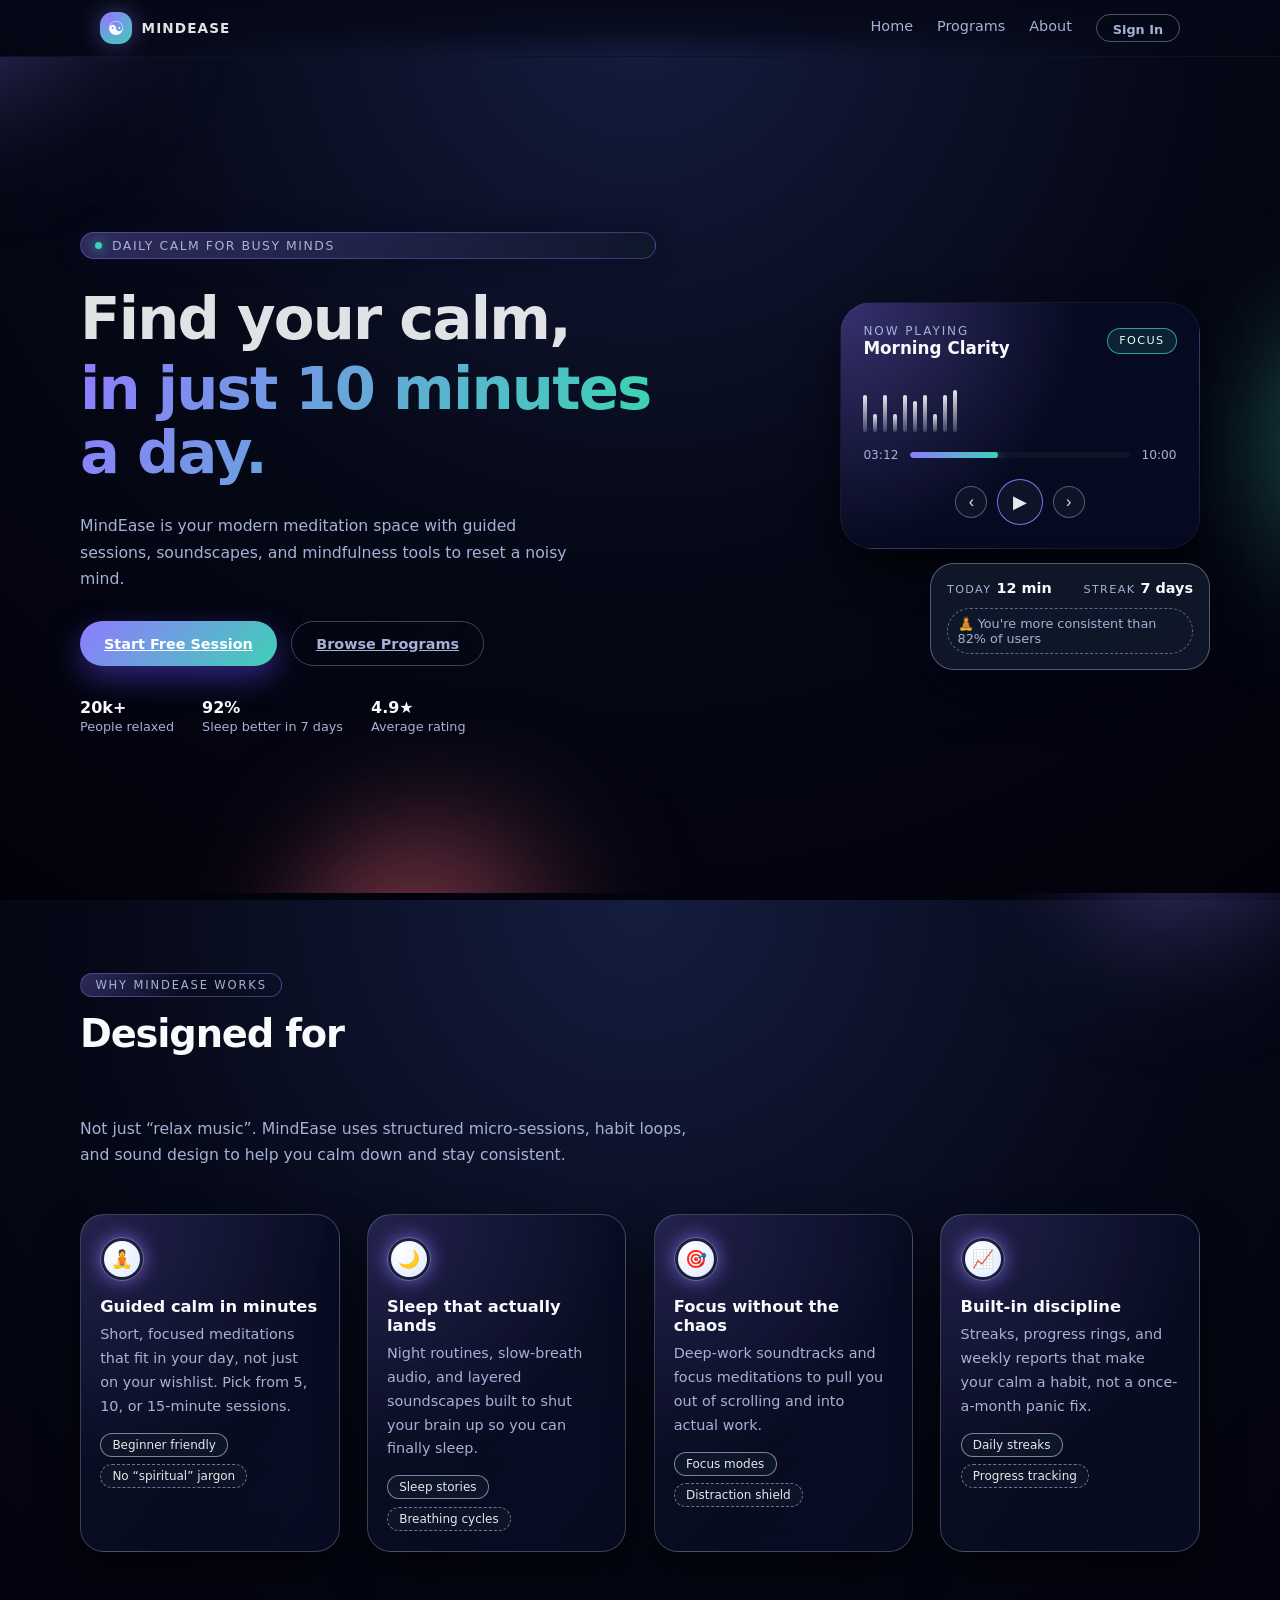
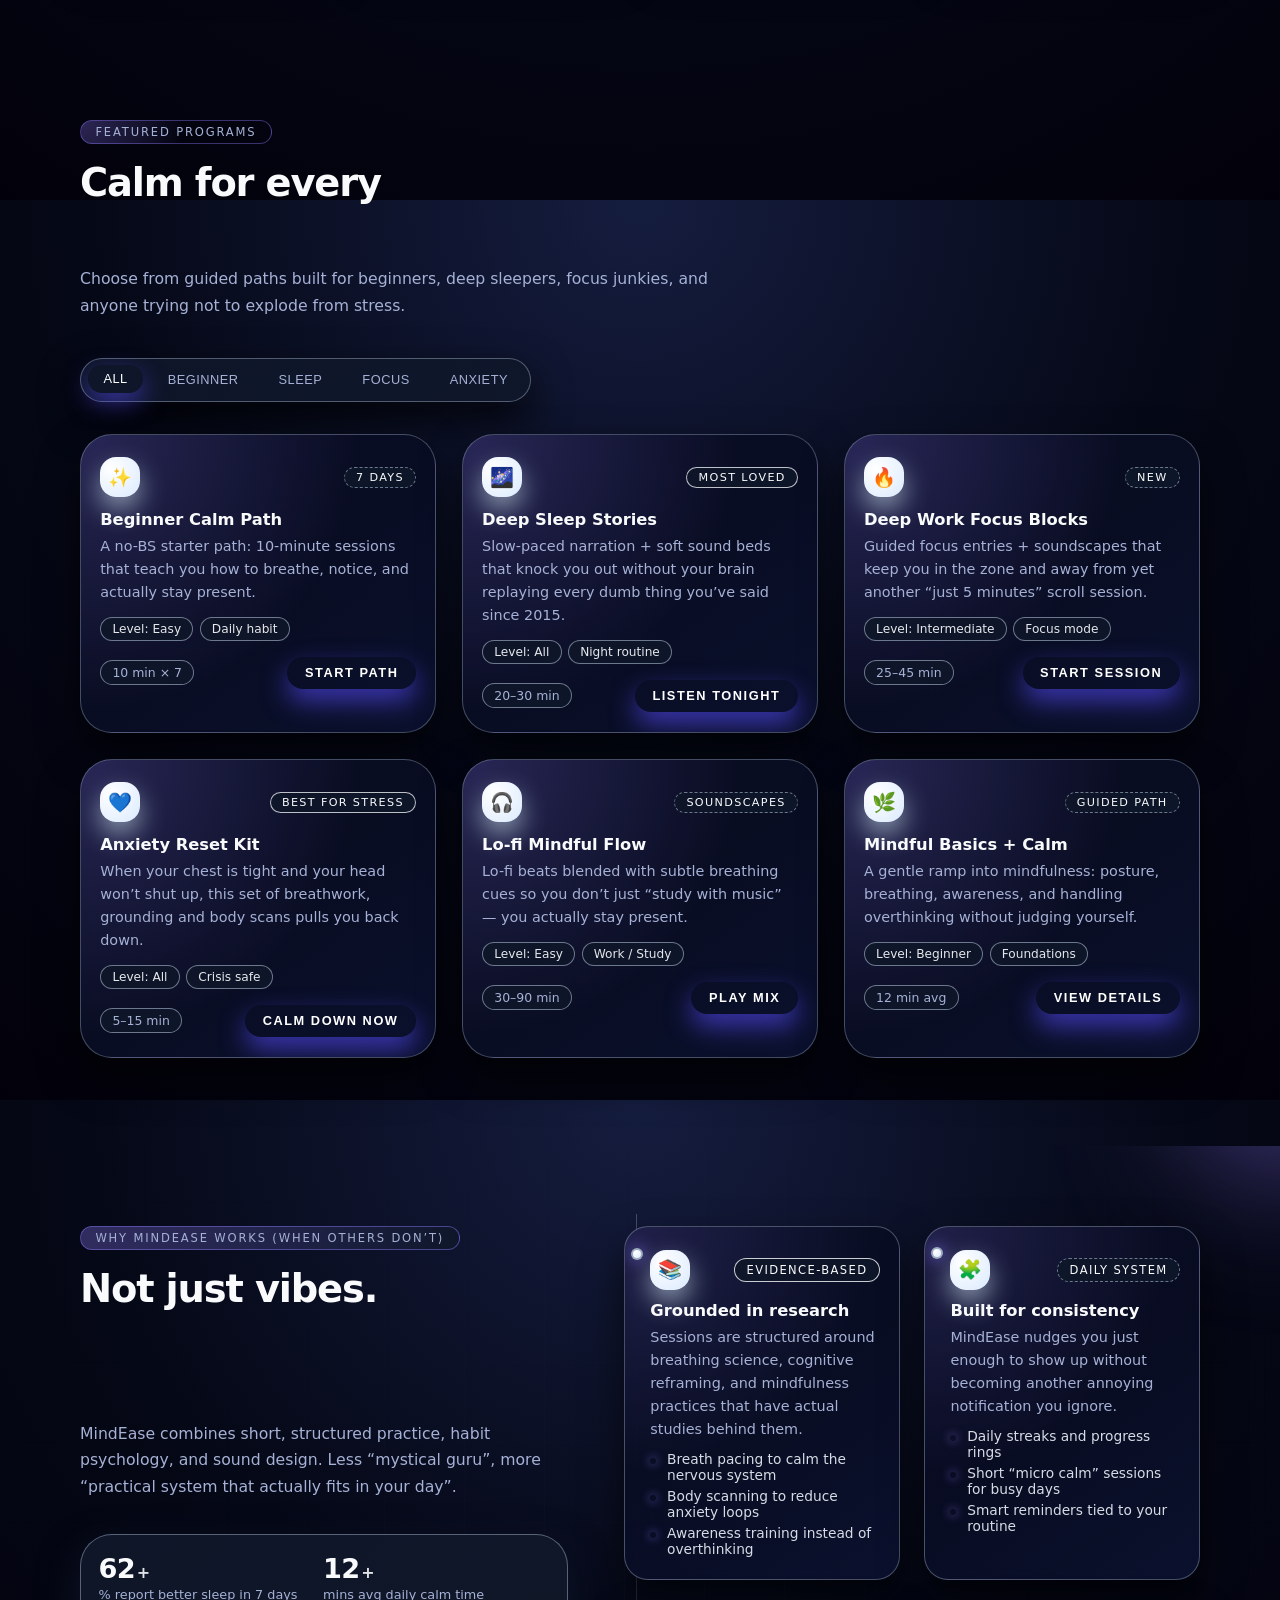
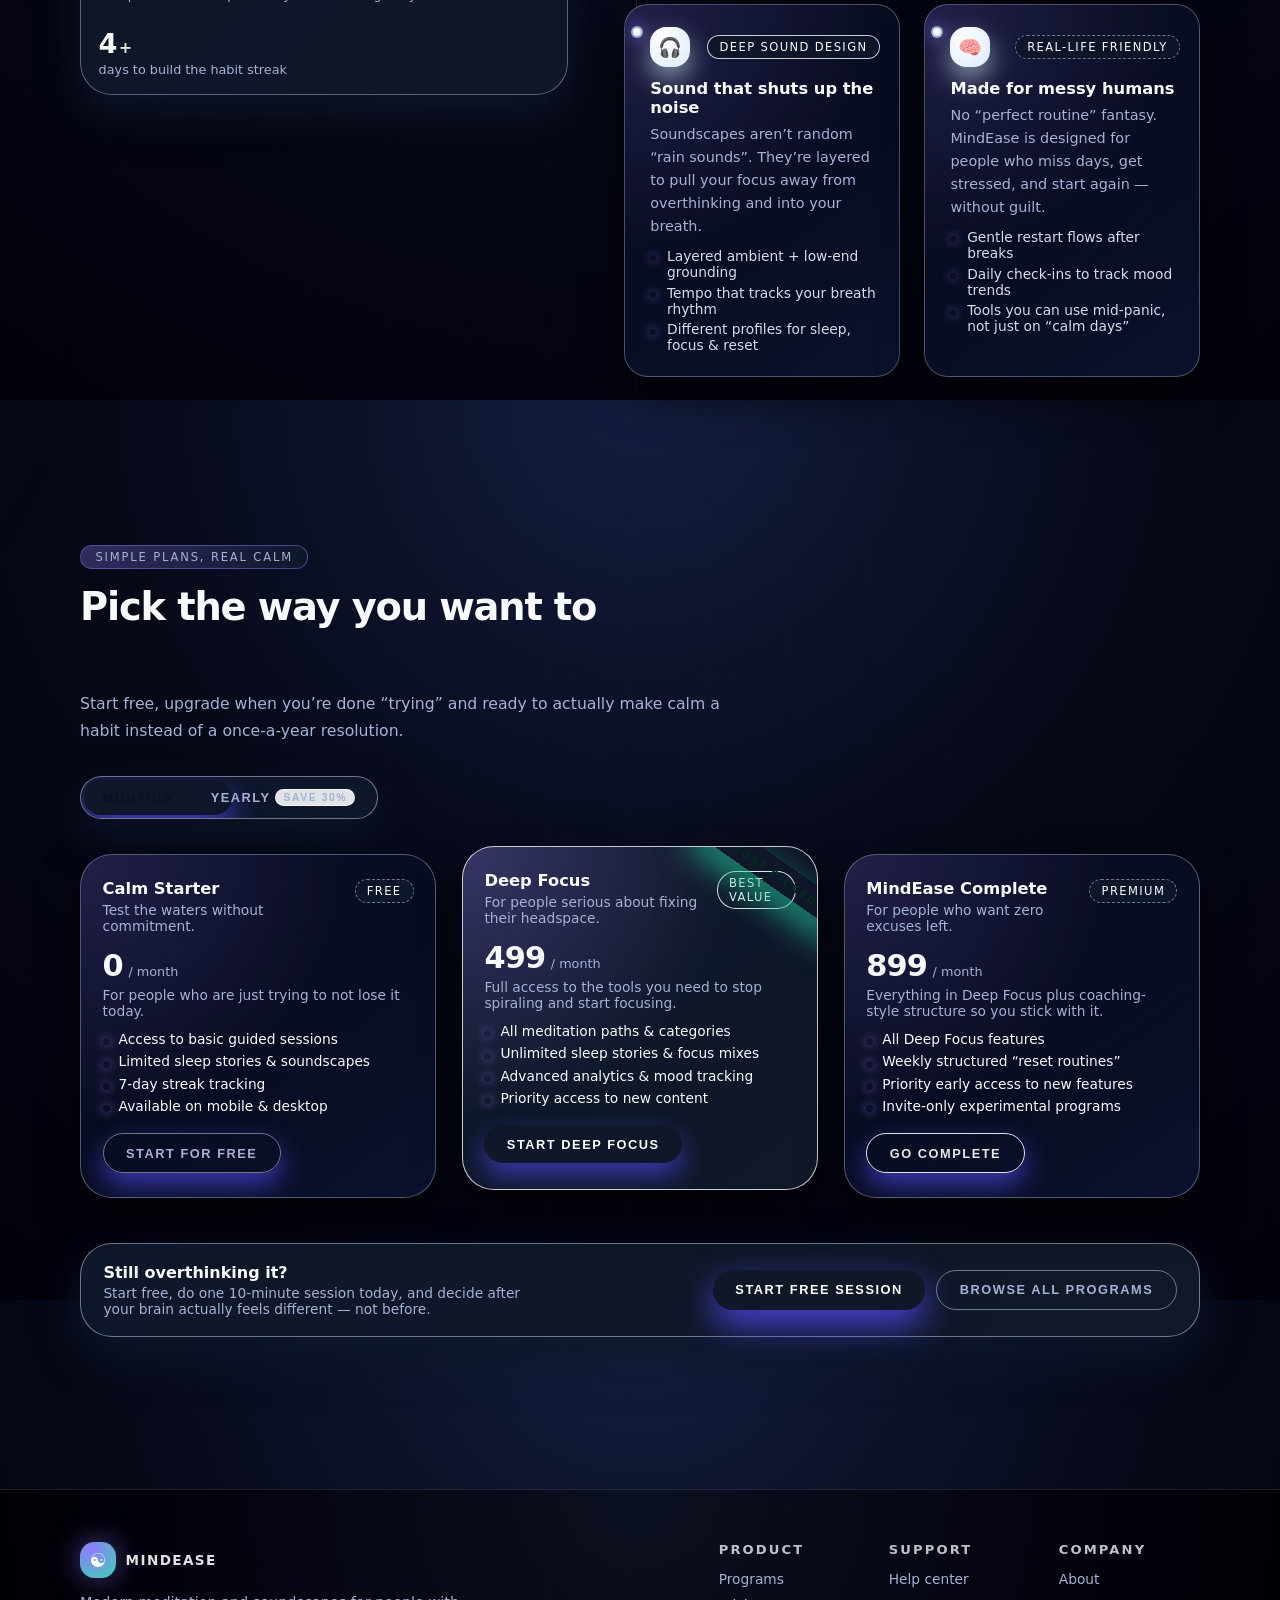
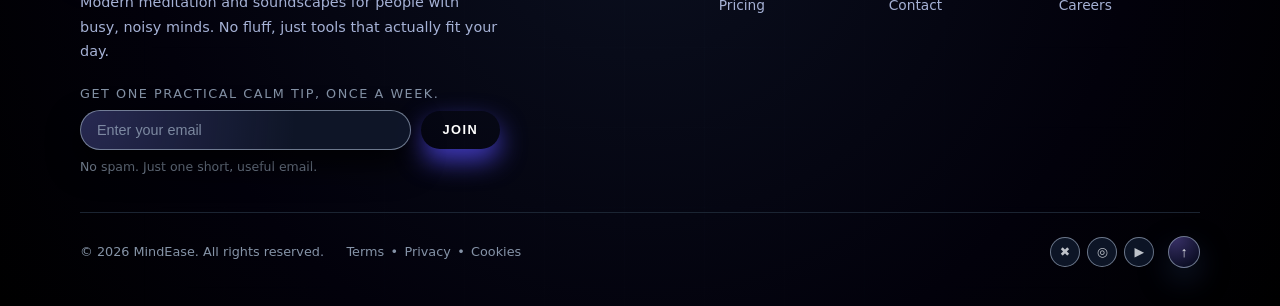
==== Frontend/index.html @ ee3304ce "add files" ====
<!DOCTYPE html>
<html lang="en">

<head>
    <meta charset="UTF-8" />
    <meta name="viewport" content="width=device-width, initial-scale=1.0" />
    <title>MINDEASE – Find Your Calm</title>
    <link rel="stylesheet" href="/Frontend/css/style.css" />
</head>

<body>
    <header class="me-header">
        <div class="me-header-inner">
            <a href="#" class="me-logo">
                <span class="me-logo-icon">☯</span>
                <span class="me-logo-text">MindEase</span>
            </a>

            <button class="me-nav-toggle" id="navToggle" aria-label="Toggle navigation">
                <span></span>
                <span></span>
            </button>

            <nav class="me-nav" id="mainNav">
                <a href="#home">Home</a>
                <a href="#programs">Programs</a>
                <a href="#about">About</a>
                <a href="/Frontend/Auth/login.html" class="me-btn me-btn-small me-btn-outline">
                    Sign In
                </a>

            </nav>
        </div>
    </header>

    <main>
        <section class="me-hero" id="home">
            <div class="me-hero-bg">
                <div class="me-blob me-blob-1"></div>
                <div class="me-blob me-blob-2"></div>
                <div class="me-blob me-blob-3"></div>
            </div>

            <div class="me-hero-inner">
                <!-- LEFT COLUMN -->
                <div class="me-hero-content">
                    <div class="me-eyebrow">
                        <span class="me-dot"></span>
                        <span>Daily calm for busy minds</span>
                    </div>

                    <h1 class="me-hero-title">
                        <span>Find your calm,</span>
                        <span class="me-gradient-text">in just 10 minutes a day.</span>
                    </h1>

                    <p class="me-hero-subtitle">
                        MindEase is your modern meditation space with guided sessions, soundscapes,
                        and mindfulness tools to reset a noisy mind.
                    </p>

                    <div class="me-hero-actions">
                        <a href="/Frontend/html/free-seccion.html" class="me-btn me-btn-primary">
                            Start Free Session
                        </a>

                        <a href="/Frontend/html/programs.html" class="me-btn me-btn-ghost">
                            Browse Programs
                        </a>

                    </div>

                    <div class="me-hero-meta">
                        <div class="me-meta-item">
                            <span class="me-meta-value">20k+</span>
                            <span class="me-meta-label">People relaxed</span>
                        </div>
                        <div class="me-meta-item">
                            <span class="me-meta-value">92%</span>
                            <span class="me-meta-label">Sleep better in 7 days</span>
                        </div>
                        <div class="me-meta-item">
                            <span class="me-meta-value">4.9★</span>
                            <span class="me-meta-label">Average rating</span>
                        </div>
                    </div>
                </div>

                <!-- RIGHT COLUMN -->
                <div class="me-hero-visual">
                    <div class="me-session-card">
                        <div class="me-session-header">
                            <div>
                                <p class="me-session-label">Now Playing</p>
                                <p class="me-session-title">Morning Clarity</p>
                            </div>
                            <span class="me-session-badge">Focus</span>
                        </div>

                        <div class="me-session-wave">
                            <span></span><span></span><span></span><span></span><span></span>
                            <span></span><span></span><span></span><span></span><span></span>
                        </div>

                        <div class="me-session-timeline">
                            <span class="me-session-time">03:12</span>
                            <div class="me-progress-bar">
                                <div class="me-progress-fill"></div>
                            </div>
                            <span class="me-session-time">10:00</span>
                        </div>

                        <div class="me-session-controls">
                            <button class="me-circle-btn me-circle-btn-sm" aria-label="Previous session">
                                ‹
                            </button>
                            <button class="me-circle-btn me-circle-btn-lg" aria-label="Play/Pause">
                                ▶
                            </button>
                            <button class="me-circle-btn me-circle-btn-sm" aria-label="Next session">
                                ›
                            </button>
                        </div>
                    </div>

                    <div class="me-stats-card">
                        <div class="me-stats-row">
                            <div class="me-stat">
                                <span class="me-stat-label">Today</span>
                                <span class="me-stat-value">12 min</span>
                            </div>
                            <div class="me-stat">
                                <span class="me-stat-label">Streak</span>
                                <span class="me-stat-value">7 days</span>
                            </div>
                        </div>
                        <div class="me-stats-pill">
                            🧘 You're more consistent than 82% of users
                        </div>
                    </div>
                </div>
            </div>
        </section>

        <section class="me-benefits" id="benefits">
            <div class="me-benefits-bg">
                <div class="me-benefit-blob me-benefit-blob-1"></div>
                <div class="me-benefit-blob me-benefit-blob-2"></div>
            </div>

            <div class="me-benefits-inner">
                <header class="me-benefits-header">
                    <p class="me-benefits-eyebrow">Why MindEase works</p>
                    <h2 class="me-benefits-title">
                        Designed for <span class="me-benefits-gradient">busy, noisy minds</span>
                    </h2>
                    <p class="me-benefits-subtitle">
                        Not just “relax music”. MindEase uses structured micro-sessions, habit loops,
                        and sound design to help you calm down and stay consistent.
                    </p>
                </header>

                <div class="me-benefits-grid">
                    <!-- CARD 1 -->
                    <article class="me-benefit-card" data-benefit>
                        <div class="me-benefit-icon-wrap">
                            <div class="me-benefit-icon-ring"></div>
                            <span class="me-benefit-icon">🧘</span>
                        </div>
                        <h3 class="me-benefit-card-title">Guided calm in minutes</h3>
                        <p class="me-benefit-card-text">
                            Short, focused meditations that fit in your day, not just on your wishlist.
                            Pick from 5, 10, or 15-minute sessions.
                        </p>
                        <div class="me-benefit-meta">
                            <span class="me-benefit-pill">Beginner friendly</span>
                            <span class="me-benefit-pill me-benefit-pill-soft">No “spiritual” jargon</span>
                        </div>
                    </article>

                    <!-- CARD 2 -->
                    <article class="me-benefit-card" data-benefit>
                        <div class="me-benefit-icon-wrap">
                            <div class="me-benefit-icon-ring"></div>
                            <span class="me-benefit-icon">🌙</span>
                        </div>
                        <h3 class="me-benefit-card-title">Sleep that actually lands</h3>
                        <p class="me-benefit-card-text">
                            Night routines, slow-breath audio, and layered soundscapes built to shut
                            your brain up so you can finally sleep.
                        </p>
                        <div class="me-benefit-meta">
                            <span class="me-benefit-pill">Sleep stories</span>
                            <span class="me-benefit-pill me-benefit-pill-soft">Breathing cycles</span>
                        </div>
                    </article>

                    <!-- CARD 3 -->
                    <article class="me-benefit-card" data-benefit>
                        <div class="me-benefit-icon-wrap">
                            <div class="me-benefit-icon-ring"></div>
                            <span class="me-benefit-icon">🎯</span>
                        </div>
                        <h3 class="me-benefit-card-title">Focus without the chaos</h3>
                        <p class="me-benefit-card-text">
                            Deep-work soundtracks and focus meditations to pull you out of scrolling
                            and into actual work.
                        </p>
                        <div class="me-benefit-meta">
                            <span class="me-benefit-pill">Focus modes</span>
                            <span class="me-benefit-pill me-benefit-pill-soft">Distraction shield</span>
                        </div>
                    </article>

                    <!-- CARD 4 -->
                    <article class="me-benefit-card" data-benefit>
                        <div class="me-benefit-icon-wrap">
                            <div class="me-benefit-icon-ring"></div>
                            <span class="me-benefit-icon">📈</span>
                        </div>
                        <h3 class="me-benefit-card-title">Built-in discipline</h3>
                        <p class="me-benefit-card-text">
                            Streaks, progress rings, and weekly reports that make your calm a habit,
                            not a once-a-month panic fix.
                        </p>
                        <div class="me-benefit-meta">
                            <span class="me-benefit-pill">Daily streaks</span>
                            <span class="me-benefit-pill me-benefit-pill-soft">Progress tracking</span>
                        </div>
                    </article>
                </div>
            </div>
        </section>

        <!-- Featured Programs / Categories Section -->
        <section class="me-programs" id="programs">
            <div class="me-programs-bg">
                <div class="me-program-blob me-program-blob-1"></div>
                <div class="me-program-blob me-program-blob-2"></div>
            </div>

            <div class="me-programs-inner">
                <!-- Header -->
                <header class="me-programs-header">
                    <p class="me-programs-eyebrow">Featured Programs</p>
                    <h2 class="me-programs-title">
                        Calm for every <span class="me-programs-gradient">phase of your day</span>
                    </h2>
                    <p class="me-programs-subtitle">
                        Choose from guided paths built for beginners, deep sleepers, focus junkies,
                        and anyone trying not to explode from stress.
                    </p>
                </header>

                <!-- Category Tabs -->
                <div class="me-programs-tabs" role="tablist">
                    <button class="me-program-tab is-active" data-filter="all" role="tab">
                        All
                    </button>
                    <button class="me-program-tab" data-filter="beginner" role="tab">
                        Beginner
                    </button>
                    <button class="me-program-tab" data-filter="sleep" role="tab">
                        Sleep
                    </button>
                    <button class="me-program-tab" data-filter="focus" role="tab">
                        Focus
                    </button>
                    <button class="me-program-tab" data-filter="anxiety" role="tab">
                        Anxiety
                    </button>
                </div>

                <!-- Programs Grid -->
                <div class="me-programs-grid">
                    <!-- Card 1 -->
                    <article class="me-program-card" data-program data-category="beginner">
                        <div class="me-program-top">
                            <div class="me-program-icon-wrap">
                                <span class="me-program-icon">✨</span>
                            </div>
                            <span class="me-program-tag me-program-tag-soft">7 days</span>
                        </div>

                        <h3 class="me-program-name">Beginner Calm Path</h3>
                        <p class="me-program-desc">
                            A no-BS starter path: 10-minute sessions that teach you how to breathe,
                            notice, and actually stay present.
                        </p>

                        <div class="me-program-meta">
                            <span class="me-program-pill">Level: Easy</span>
                            <span class="me-program-pill">Daily habit</span>
                        </div>

                        <div class="me-program-footer">
                            <span class="me-program-badge">10 min × 7</span>
                            <button class="me-program-cta" data-cta>
                                Start Path
                            </button>
                        </div>
                    </article>

                    <!-- Card 2 -->
                    <article class="me-program-card" data-program data-category="sleep">
                        <div class="me-program-top">
                            <div class="me-program-icon-wrap">
                                <span class="me-program-icon">🌌</span>
                            </div>
                            <span class="me-program-tag">Most loved</span>
                        </div>

                        <h3 class="me-program-name">Deep Sleep Stories</h3>
                        <p class="me-program-desc">
                            Slow-paced narration + soft sound beds that knock you out without your
                            brain replaying every dumb thing you’ve said since 2015.
                        </p>

                        <div class="me-program-meta">
                            <span class="me-program-pill">Level: All</span>
                            <span class="me-program-pill">Night routine</span>
                        </div>

                        <div class="me-program-footer">
                            <span class="me-program-badge">20–30 min</span>
                            <button class="me-program-cta" data-cta>
                                Listen Tonight
                            </button>
                        </div>
                    </article>

                    <!-- Card 3 -->
                    <article class="me-program-card" data-program data-category="focus">
                        <div class="me-program-top">
                            <div class="me-program-icon-wrap">
                                <span class="me-program-icon">🔥</span>
                            </div>
                            <span class="me-program-tag me-program-tag-soft">New</span>
                        </div>

                        <h3 class="me-program-name">Deep Work Focus Blocks</h3>
                        <p class="me-program-desc">
                            Guided focus entries + soundscapes that keep you in the zone and away from
                            yet another “just 5 minutes” scroll session.
                        </p>

                        <div class="me-program-meta">
                            <span class="me-program-pill">Level: Intermediate</span>
                            <span class="me-program-pill">Focus mode</span>
                        </div>

                        <div class="me-program-footer">
                            <span class="me-program-badge">25–45 min</span>
                            <button class="me-program-cta" data-cta>
                                Start Session
                            </button>
                        </div>
                    </article>

                    <!-- Card 4 -->
                    <article class="me-program-card" data-program data-category="anxiety">
                        <div class="me-program-top">
                            <div class="me-program-icon-wrap">
                                <span class="me-program-icon">💙</span>
                            </div>
                            <span class="me-program-tag">Best for stress</span>
                        </div>

                        <h3 class="me-program-name">Anxiety Reset Kit</h3>
                        <p class="me-program-desc">
                            When your chest is tight and your head won’t shut up, this set of
                            breathwork, grounding and body scans pulls you back down.
                        </p>

                        <div class="me-program-meta">
                            <span class="me-program-pill">Level: All</span>
                            <span class="me-program-pill">Crisis safe</span>
                        </div>

                        <div class="me-program-footer">
                            <span class="me-program-badge">5–15 min</span>
                            <button class="me-program-cta" data-cta>
                                Calm Down Now
                            </button>
                        </div>
                    </article>

                    <!-- Card 5 -->
                    <article class="me-program-card" data-program data-category="focus">
                        <div class="me-program-top">
                            <div class="me-program-icon-wrap">
                                <span class="me-program-icon">🎧</span>
                            </div>
                            <span class="me-program-tag me-program-tag-soft">Soundscapes</span>
                        </div>

                        <h3 class="me-program-name">Lo-fi Mindful Flow</h3>
                        <p class="me-program-desc">
                            Lo-fi beats blended with subtle breathing cues so you don’t just “study
                            with music” — you actually stay present.
                        </p>

                        <div class="me-program-meta">
                            <span class="me-program-pill">Level: Easy</span>
                            <span class="me-program-pill">Work / Study</span>
                        </div>

                        <div class="me-program-footer">
                            <span class="me-program-badge">30–90 min</span>
                            <button class="me-program-cta" data-cta>
                                Play Mix
                            </button>
                        </div>
                    </article>

                    <!-- Card 6 -->
                    <article class="me-program-card" data-program data-category="beginner anxiety">
                        <div class="me-program-top">
                            <div class="me-program-icon-wrap">
                                <span class="me-program-icon">🌿</span>
                            </div>
                            <span class="me-program-tag me-program-tag-soft">Guided path</span>
                        </div>

                        <h3 class="me-program-name">Mindful Basics + Calm</h3>
                        <p class="me-program-desc">
                            A gentle ramp into mindfulness: posture, breathing, awareness, and
                            handling overthinking without judging yourself.
                        </p>

                        <div class="me-program-meta">
                            <span class="me-program-pill">Level: Beginner</span>
                            <span class="me-program-pill">Foundations</span>
                        </div>

                        <div class="me-program-footer">
                            <span class="me-program-badge">12 min avg</span>
                            <button class="me-program-cta" data-cta>
                                View Details
                            </button>
                        </div>
                    </article>
                </div>
            </div>
        </section>

        <!-- WHY MINDEASE WORKS SECTION -->
        <section class="me-why" id="why">
            <div class="me-why-bg">
                <div class="me-why-blob me-why-blob-1"></div>
                <div class="me-why-blob me-why-blob-2"></div>
                <div class="me-why-grid-lines"></div>
            </div>

            <div class="me-why-inner">
                <!-- LEFT: TEXT + STATS -->
                <div class="me-why-main">
                    <header class="me-why-header">
                        <p class="me-why-eyebrow">Why MindEase works (when others don’t)</p>
                        <h2 class="me-why-title">
                            Not just vibes.
                            <span class="me-why-gradient">Built like a mental gym.</span>
                        </h2>
                        <p class="me-why-subtitle">
                            MindEase combines short, structured practice, habit psychology, and sound design.
                            Less “mystical guru”, more “practical system that actually fits in your day”.
                        </p>
                    </header>

                    <div class="me-why-stats">
                        <div class="me-why-stat">
                            <span class="me-why-stat-value" data-counter data-target="92">0</span>
                            <span class="me-why-stat-label">% report better sleep in 7 days</span>
                        </div>
                        <div class="me-why-stat">
                            <span class="me-why-stat-value" data-counter data-target="18">0</span>
                            <span class="me-why-stat-label">mins avg daily calm time</span>
                        </div>
                        <div class="me-why-stat">
                            <span class="me-why-stat-value" data-counter data-target="7">0</span>
                            <span class="me-why-stat-label">days to build the habit streak</span>
                        </div>
                    </div>
                </div>

                <!-- RIGHT: PILLAR CARDS -->
                <div class="me-why-grid">
                    <!-- Card 1 -->
                    <article class="me-why-card" data-why>
                        <div class="me-why-card-header">
                            <div class="me-why-icon-wrap">
                                <span class="me-why-icon">📚</span>
                            </div>
                            <span class="me-why-tag">Evidence-based</span>
                        </div>
                        <h3 class="me-why-card-title">Grounded in research</h3>
                        <p class="me-why-card-text">
                            Sessions are structured around breathing science, cognitive reframing,
                            and mindfulness practices that have actual studies behind them.
                        </p>
                        <ul class="me-why-list">
                            <li>Breath pacing to calm the nervous system</li>
                            <li>Body scanning to reduce anxiety loops</li>
                            <li>Awareness training instead of overthinking</li>
                        </ul>
                    </article>

                    <!-- Card 2 -->
                    <article class="me-why-card" data-why>
                        <div class="me-why-card-header">
                            <div class="me-why-icon-wrap">
                                <span class="me-why-icon">🧩</span>
                            </div>
                            <span class="me-why-tag me-why-tag-soft">Daily system</span>
                        </div>
                        <h3 class="me-why-card-title">Built for consistency</h3>
                        <p class="me-why-card-text">
                            MindEase nudges you just enough to show up without becoming another
                            annoying notification you ignore.
                        </p>
                        <ul class="me-why-list">
                            <li>Daily streaks and progress rings</li>
                            <li>Short “micro calm” sessions for busy days</li>
                            <li>Smart reminders tied to your routine</li>
                        </ul>
                    </article>

                    <!-- Card 3 -->
                    <article class="me-why-card" data-why>
                        <div class="me-why-card-header">
                            <div class="me-why-icon-wrap">
                                <span class="me-why-icon">🎧</span>
                            </div>
                            <span class="me-why-tag">Deep sound design</span>
                        </div>
                        <h3 class="me-why-card-title">Sound that shuts up the noise</h3>
                        <p class="me-why-card-text">
                            Soundscapes aren’t random “rain sounds”. They’re layered to pull your
                            focus away from overthinking and into your breath.
                        </p>
                        <ul class="me-why-list">
                            <li>Layered ambient + low-end grounding</li>
                            <li>Tempo that tracks your breath rhythm</li>
                            <li>Different profiles for sleep, focus & reset</li>
                        </ul>
                    </article>

                    <!-- Card 4 -->
                    <article class="me-why-card" data-why>
                        <div class="me-why-card-header">
                            <div class="me-why-icon-wrap">
                                <span class="me-why-icon">🧠</span>
                            </div>
                            <span class="me-why-tag me-why-tag-soft">Real-life friendly</span>
                        </div>
                        <h3 class="me-why-card-title">Made for messy humans</h3>
                        <p class="me-why-card-text">
                            No “perfect routine” fantasy. MindEase is designed for people who miss days,
                            get stressed, and start again — without guilt.
                        </p>
                        <ul class="me-why-list">
                            <li>Gentle restart flows after breaks</li>
                            <li>Daily check-ins to track mood trends</li>
                            <li>Tools you can use mid-panic, not just on “calm days”</li>
                        </ul>
                    </article>
                </div>
            </div>
        </section>

        <!-- PRICING / CTA SECTION -->
        <section class="me-pricing" id="pricing">
            <div class="me-pricing-bg">
                <div class="me-pricing-blob me-pricing-blob-1"></div>
                <div class="me-pricing-blob me-pricing-blob-2"></div>
                <div class="me-pricing-grid-lines"></div>
            </div>

            <div class="me-pricing-inner">
                <!-- Header -->
                <header class="me-pricing-header">
                    <p class="me-pricing-eyebrow">Simple plans, real calm</p>
                    <h2 class="me-pricing-title">
                        Pick the way you want to
                        <span class="me-pricing-gradient">reset your mind.</span>
                    </h2>
                    <p class="me-pricing-subtitle">
                        Start free, upgrade when you’re done “trying” and ready to actually
                        make calm a habit instead of a once-a-year resolution.
                    </p>
                </header>

                <!-- Billing Toggle -->
                <div class="me-billing-toggle" data-billing-toggle>
                    <button class="me-billing-btn is-active" data-billing="monthly" type="button">
                        Monthly
                    </button>
                    <button class="me-billing-btn" data-billing="yearly" type="button">
                        Yearly
                        <span class="me-billing-save">Save 30%</span>
                    </button>
                    <div class="me-billing-pill" aria-hidden="true"></div>
                </div>

                <!-- Pricing Grid -->
                <div class="me-pricing-grid">
                    <!-- Plan 1 -->
                    <article class="me-price-card" data-plan data-plan-type="starter">
                        <div class="me-price-card-header">
                            <div>
                                <h3 class="me-price-name">Calm Starter</h3>
                                <p class="me-price-label">Test the waters without commitment.</p>
                            </div>
                            <span class="me-price-tag me-price-tag-soft">Free</span>
                        </div>

                        <div class="me-price-value-wrap">
                            <span class="me-price-value" data-price data-monthly="0" data-yearly="0">0</span>
                            <span class="me-price-suffix">/ forever</span>
                        </div>

                        <p class="me-price-note">
                            For people who are just trying to not lose it today.
                        </p>

                        <ul class="me-price-features">
                            <li>Access to basic guided sessions</li>
                            <li>Limited sleep stories & soundscapes</li>
                            <li>7-day streak tracking</li>
                            <li>Available on mobile & desktop</li>
                        </ul>

                        <button class="me-price-cta me-price-cta-ghost" type="button">
                            Start for free
                        </button>
                    </article>

                    <!-- Plan 2 (Best Value) -->
                    <article class="me-price-card me-price-card-featured" data-plan data-plan-type="plus">
                        <div class="me-price-card-header">
                            <div>
                                <h3 class="me-price-name">Deep Focus</h3>
                                <p class="me-price-label">For people serious about fixing their headspace.</p>
                            </div>
                            <span class="me-price-tag">Best value</span>
                        </div>

                        <div class="me-price-value-wrap">
                            <span class="me-price-value" data-price data-monthly="499" data-yearly="349">499</span>
                            <span class="me-price-suffix">/ month</span>
                        </div>

                        <p class="me-price-note">
                            Full access to the tools you need to stop spiraling and start focusing.
                        </p>

                        <ul class="me-price-features">
                            <li>All meditation paths & categories</li>
                            <li>Unlimited sleep stories & focus mixes</li>
                            <li>Advanced analytics & mood tracking</li>
                            <li>Priority access to new content</li>
                        </ul>

                        <button class="me-price-cta" type="button">
                            Start Deep Focus
                        </button>

                        <div class="me-price-ribbon">
                            <span>Most picked</span>
                        </div>
                    </article>

                    <!-- Plan 3 -->
                    <article class="me-price-card" data-plan data-plan-type="pro">
                        <div class="me-price-card-header">
                            <div>
                                <h3 class="me-price-name">MindEase Complete</h3>
                                <p class="me-price-label">For people who want zero excuses left.</p>
                            </div>
                            <span class="me-price-tag me-price-tag-soft">Premium</span>
                        </div>

                        <div class="me-price-value-wrap">
                            <span class="me-price-value" data-price data-monthly="899" data-yearly="649">899</span>
                            <span class="me-price-suffix">/ month</span>
                        </div>

                        <p class="me-price-note">
                            Everything in Deep Focus plus coaching-style structure so you stick with it.
                        </p>

                        <ul class="me-price-features">
                            <li>All Deep Focus features</li>
                            <li>Weekly structured “reset routines”</li>
                            <li>Priority early access to new features</li>
                            <li>Invite-only experimental programs</li>
                        </ul>

                        <button class="me-price-cta me-price-cta-outline" type="button">
                            Go Complete
                        </button>
                    </article>
                </div>

                <!-- Final CTA Strip -->
                <div class="me-final-cta">
                    <div class="me-final-cta-text">
                        <h3>Still overthinking it?</h3>
                        <p>
                            Start free, do one 10-minute session today, and decide after your brain
                            actually feels different — not before.
                        </p>
                    </div>
                    <div class="me-final-cta-actions">
                        <button class="me-final-cta-btn me-final-cta-primary" type="button">
                            Start Free Session
                        </button>
                        <button class="me-final-cta-btn me-final-cta-ghost" type="button">
                            Browse all programs
                        </button>
                    </div>
                </div>
            </div>
        </section>

        <!-- FOOTER SECTION -->
        <footer class="me-footer" id="footer">
            <div class="me-footer-bg">
                <div class="me-footer-blob me-footer-blob-1"></div>
                <div class="me-footer-blob me-footer-blob-2"></div>
                <div class="me-footer-grid-lines"></div>
            </div>

            <div class="me-footer-inner">
                <!-- Top row -->
                <div class="me-footer-top">
                    <!-- Brand + newsletter -->
                    <div class="me-footer-brand">
                        <a href="#home" class="me-footer-logo">
                            <span class="me-footer-logo-icon">☯</span>
                            <span class="me-footer-logo-text">MindEase</span>
                        </a>
                        <p class="me-footer-tagline">
                            Modern meditation and soundscapes for people with busy, noisy minds.
                            No fluff, just tools that actually fit your day.
                        </p>

                        <form class="me-footer-form" id="meFooterForm" autocomplete="off">
                            <label class="me-footer-form-label" for="meFooterEmail">
                                Get one practical calm tip, once a week.
                            </label>
                            <div class="me-footer-form-row">
                                <div class="me-footer-input-wrap">
                                    <input type="email" id="meFooterEmail" name="email" placeholder="Enter your email"
                                        required />
                                    <span class="me-footer-input-glow"></span>
                                </div>
                                <button type="submit" class="me-footer-submit">
                                    Join
                                </button>
                            </div>
                            <p class="me-footer-form-note" id="meFooterMessage">
                                No spam. Just one short, useful email.
                            </p>
                        </form>
                    </div>

                    <!-- Link columns -->
                    <div class="me-footer-links">
                        <div class="me-footer-column">
                            <h4 class="me-footer-column-title">Product</h4>
                            <ul>
                                <li><a href="#programs">Programs</a></li>

                                <li><a href="#pricing">Pricing</a></li>

                            </ul>
                        </div>

                        <div class="me-footer-column">
                            <h4 class="me-footer-column-title">Support</h4>
                            <ul>
                                <li><a href="#help">Help center</a></li>
                                <li><a href="#contact">Contact</a></li>
                            </ul>
                        </div>

                        <div class="me-footer-column">
                            <h4 class="me-footer-column-title">Company</h4>
                            <ul>
                                <li><a href="#about">About</a></li>
                                <li><a href="#careers">Careers</a></li>

                            </ul>
                        </div>
                    </div>
                </div>

                <!-- Divider -->
                <div class="me-footer-divider"></div>

                <!-- Bottom row -->
                <div class="me-footer-bottom">
                    <div class="me-footer-bottom-left">
                        <span class="me-footer-copy">
                            © <span id="meFooterYear"></span> MindEase. All rights reserved.
                        </span>
                        <div class="me-footer-legal">
                            <a href="#terms">Terms</a>
                            <span>•</span>
                            <a href="#privacy">Privacy</a>
                            <span>•</span>
                            <a href="#cookies">Cookies</a>
                        </div>
                    </div>

                    <div class="me-footer-bottom-right">
                        <div class="me-footer-social">
                            <a href="#" aria-label="MindEase on Twitter" class="me-footer-social-link">
                                ✖
                            </a>
                            <a href="#" aria-label="MindEase on Instagram" class="me-footer-social-link">
                                ◎
                            </a>
                            <a href="#" aria-label="MindEase on YouTube" class="me-footer-social-link">
                                ▶
                            </a>
                        </div>

                        <button class="me-footer-top-btn" type="button" id="meScrollTopBtn"
                            aria-label="Scroll back to top">
                            ↑
                        </button>
                    </div>
                </div>
            </div>
        </footer>


    </main>

    <script src="/Frontend/js/script.js" defer></script>
</body>

</html>
---- Frontend/css/style.css ----
/* ========== RESET & BASE ========== */
*,
*::before,
*::after {
  box-sizing: border-box;
  margin: 0;
  padding: 0;
}

:root {
  --me-bg: #050816;
  --me-bg-soft: #0b1020;
  --me-surface: rgba(16, 23, 48, 0.85);
  --me-border: rgba(255, 255, 255, 0.06);
  --me-primary: #8f7bff;
  --me-primary-soft: rgba(143, 123, 255, 0.2);
  --me-accent: #3ed1b5;
  --me-text: #f9fafb;
  --me-text-muted: #a5b1d5;
  --me-danger: #ff6b81;
  --me-radius-lg: 24px;
  --me-radius-xl: 32px;
  --me-radius-pill: 999px;
  --me-shadow-soft: 0 22px 45px rgba(3, 4, 17, 0.85);
  --me-shadow-card: 0 20px 40px rgba(0, 0, 0, 0.6);

  --me-font-main: system-ui, -apple-system, BlinkMacSystemFont, "SF Pro Text",
    "Segoe UI", sans-serif;
}

html,
body {
  height: 100%;
}

body {
  font-family: var(--me-font-main);
  background: radial-gradient(circle at top, #151d3f 0, #050816 50%, #02010b 100%);
  color: var(--me-text);
  -webkit-font-smoothing: antialiased;
}

/* Helps when JS adds animation state */
html.is-loaded .me-hero,
html.is-loaded .me-header {
  opacity: 1;
  transform: translateY(0);
}

/* ========== HEADER ========== */
.me-header {
  position: sticky;
  top: 0;
  z-index: 20;
  backdrop-filter: blur(16px);
  background: linear-gradient(
    to bottom,
    rgba(5, 8, 22, 0.9),
    rgba(5, 8, 22, 0.75),
    transparent
  );
  border-bottom: 1px solid rgba(255, 255, 255, 0.04);
  opacity: 0;
  transform: translateY(-10px);
  transition: opacity 0.6s ease, transform 0.6s ease;
}

.me-header-inner {
  max-width: 1120px;
  margin: 0 auto;
  padding: 0.75rem 1.25rem;
  display: flex;
  align-items: center;
  justify-content: space-between;
}

/* LOGO */
.me-logo {
  display: inline-flex;
  align-items: center;
  gap: 0.6rem;
  text-decoration: none;
  color: var(--me-text);
}

.me-logo-icon {
  width: 32px;
  height: 32px;
  border-radius: 40%;
  display: inline-flex;
  align-items: center;
  justify-content: center;
  background: radial-gradient(circle at 30% 20%, #8f7bff, #3ed1b5);
  box-shadow: 0 0 25px rgba(143, 123, 255, 0.45);
  font-size: 1.2rem;
}

.me-logo-text {
  font-weight: 700;
  letter-spacing: 0.08em;
  text-transform: uppercase;
  font-size: 0.85rem;
  opacity: 0.9;
}

/* NAV */
.me-nav {
  display: flex;
  align-items: center;
  gap: 1.5rem;
  font-size: 0.9rem;
}

.me-nav a {
  text-decoration: none;
  color: var(--me-text-muted);
  position: relative;
  padding-bottom: 4px;
  transition: color 0.2s ease;
}

.me-nav a::after {
  content: "";
  position: absolute;
  left: 0;
  bottom: 0;
  height: 2px;
  width: 0;
  background: linear-gradient(to right, var(--me-primary), var(--me-accent));
  border-radius: 999px;
  transition: width 0.22s ease;
}

.me-nav a:hover {
  color: var(--me-text);
}

.me-nav a:hover::after {
  width: 100%;
}

/* NAV TOGGLE (MOBILE) */
.me-nav-toggle {
  display: none;
  width: 36px;
  height: 36px;
  border-radius: 999px;
  border: 1px solid rgba(255, 255, 255, 0.2);
  background: transparent;
  align-items: center;
  justify-content: center;
  flex-direction: column;
  gap: 5px;
  cursor: pointer;
}

.me-nav-toggle span {
  display: block;
  width: 18px;
  height: 2px;
  border-radius: 999px;
  background: #fff;
  transition: transform 0.3s ease, opacity 0.3s ease;
}

.me-nav-toggle.is-active span:nth-child(1) {
  transform: translateY(3.5px) rotate(45deg);
}

.me-nav-toggle.is-active span:nth-child(2) {
  transform: translateY(-3.5px) rotate(-45deg);
}

/* ========== HERO ========== */
.me-hero {
  position: relative;
  min-height: calc(100vh - 64px);
  display: flex;
  align-items: center;
  justify-content: center;
  padding: 5rem 1.25rem 4rem;
  overflow: hidden;
  opacity: 0;
  transform: translateY(12px);
  transition: opacity 0.7s ease, transform 0.7s ease;
}

.me-hero-inner {
  position: relative;
  z-index: 1;
  max-width: 1120px;
  margin: 0 auto;
  display: grid;
  grid-template-columns: minmax(0, 1.3fr) minmax(0, 1.1fr);
  gap: 3.5rem;
  align-items: center;
}

/* Background blobs */
.me-hero-bg {
  position: absolute;
  inset: -20%;
  pointer-events: none;
  z-index: 0;
}

.me-blob {
  position: absolute;
  width: 360px;
  height: 360px;
  border-radius: 50%;
  filter: blur(60px);
  opacity: 0.6;
  mix-blend-mode: screen;
  animation: me-blob-float 17s ease-in-out infinite alternate;
}

.me-blob-1 {
  top: -5%;
  left: 5%;
  background: radial-gradient(circle at 30% 30%, #8f7bff, transparent 60%);
}

.me-blob-2 {
  top: 35%;
  right: -5%;
  background: radial-gradient(circle at 30% 30%, #3ed1b5, transparent 60%);
  animation-delay: 2s;
}

.me-blob-3 {
  bottom: -10%;
  left: 30%;
  background: radial-gradient(circle at 30% 30%, #ff6b81, transparent 60%);
  animation-delay: 4s;
}

@keyframes me-blob-float {
  0% {
    transform: translate3d(0, 0, 0) scale(1);
  }
  50% {
    transform: translate3d(20px, -30px, 0) scale(1.05);
  }
  100% {
    transform: translate3d(-20px, 10px, 0) scale(1.02);
  }
}

/* LEFT: Content */
.me-hero-content {
  position: relative;
  display: flex;
  flex-direction: column;
  gap: 1.75rem;
}

/* Eyebrow */
.me-eyebrow {
  display: inline-flex;
  align-items: center;
  gap: 0.6rem;
  padding: 0.3rem 0.9rem;
  border-radius: 999px;
  background: radial-gradient(
    circle at 0 0,
    rgba(143, 123, 255, 0.3),
    rgba(15, 23, 42, 0.9)
  );
  border: 1px solid rgba(143, 123, 255, 0.35);
  box-shadow: 0 0 25px rgba(8, 11, 33, 0.9);
  font-size: 0.78rem;
  text-transform: uppercase;
  letter-spacing: 0.12em;
  color: var(--me-text-muted);
}

.me-dot {
  width: 7px;
  height: 7px;
  border-radius: 999px;
  background: var(--me-accent);
  box-shadow: 0 0 12px var(--me-accent);
}

/* Title */
.me-hero-title {
  font-size: clamp(2.3rem, 3.5vw + 1rem, 3.7rem);
  line-height: 1.08;
  letter-spacing: -0.03em;
  display: flex;
  flex-direction: column;
  gap: 0.4rem;
}

.me-hero-title span:first-child {
  opacity: 0.9;
}

.me-gradient-text {
  background: linear-gradient(120deg, #8f7bff, #3ed1b5, #ffd3a3);
  background-size: 180% 180%;
  -webkit-background-clip: text;
  background-clip: text;
  color: transparent;
  animation: me-gradient-shift 10s ease-in-out infinite;
}

@keyframes me-gradient-shift {
  0% {
    background-position: 0% 50%;
  }
  50% {
    background-position: 100% 50%;
  }
  100% {
    background-position: 0% 50%;
  }
}

/* Subtitle */
.me-hero-subtitle {
  max-width: 32rem;
  color: var(--me-text-muted);
  font-size: 0.98rem;
  line-height: 1.7;
}

/* Buttons */
.me-btn {
  border-radius: var(--me-radius-pill);
  padding: 0.85rem 1.5rem;
  border: none;
  display: inline-flex;
  align-items: center;
  justify-content: center;
  gap: 0.4rem;
  font-size: 0.9rem;
  font-weight: 600;
  cursor: pointer;
  transition: transform 0.15s ease, box-shadow 0.15s ease,
    background 0.15s ease, color 0.15s ease, border-color 0.15s ease;
  white-space: nowrap;
}

.me-btn-primary {
  background: linear-gradient(135deg, var(--me-primary), var(--me-accent));
  box-shadow: 0 12px 30px rgba(77, 57, 196, 0.6);
  color: #fff;
}

.me-btn-primary:hover {
  transform: translateY(-1px) scale(1.01);
  box-shadow: 0 18px 40px rgba(77, 57, 196, 0.9);
}

.me-btn-ghost {
  background: transparent;
  border: 1px solid rgba(148, 163, 184, 0.4);
  color: var(--me-text-muted);
  backdrop-filter: blur(14px);
}

.me-btn-ghost:hover {
  border-color: rgba(148, 163, 184, 0.9);
  color: var(--me-text);
  transform: translateY(-1px);
}

.me-btn-outline {
  background: transparent;
  border: 1px solid rgba(148, 163, 184, 0.5);
  color: var(--me-text-muted);
  padding-inline: 1.2rem;
}

.me-btn-outline:hover {
  border-color: #fff;
  color: #fff;
}

.me-btn-small {
  padding: 0.45rem 1rem;
  font-size: 0.8rem;
}

.me-hero-actions {
  display: flex;
  flex-wrap: wrap;
  gap: 0.9rem;
}

/* Meta stats under CTAs */
.me-hero-meta {
  display: flex;
  flex-wrap: wrap;
  gap: 1.75rem;
  margin-top: 0.25rem;
}

.me-meta-item {
  display: flex;
  flex-direction: column;
  gap: 0.1rem;
}

.me-meta-value {
  font-weight: 700;
  font-size: 1rem;
}

.me-meta-label {
  font-size: 0.8rem;
  color: var(--me-text-muted);
}

/* RIGHT: Visual / card */
.me-hero-visual {
  position: relative;
  display: flex;
  flex-direction: column;
  gap: 1.25rem;
  align-items: flex-end;
}

/* MAIN CARD */
.me-session-card {
  position: relative;
  width: 100%;
  max-width: 360px;
  padding: 1.3rem 1.4rem 1.4rem;
  border-radius: var(--me-radius-xl);
  background: radial-gradient(circle at 0 0, rgba(143, 123, 255, 0.35), transparent 55%),
    linear-gradient(to bottom right, rgba(7, 11, 34, 0.9), rgba(7, 11, 34, 0.98));
  box-shadow: var(--me-shadow-card);
  border: 1px solid rgba(255, 255, 255, 0.06);
  backdrop-filter: blur(18px);
  transform: translateY(6px);
  animation: me-card-float 7s ease-in-out infinite alternate;
}

@keyframes me-card-float {
  0% {
    transform: translateY(6px) translateX(0);
  }
  50% {
    transform: translateY(-4px) translateX(3px);
  }
  100% {
    transform: translateY(3px) translateX(-3px);
  }
}

.me-session-header {
  display: flex;
  align-items: center;
  justify-content: space-between;
  margin-bottom: 1.1rem;
}

.me-session-label {
  font-size: 0.75rem;
  letter-spacing: 0.16em;
  text-transform: uppercase;
  color: var(--me-text-muted);
}

.me-session-title {
  font-size: 1.05rem;
  font-weight: 600;
}

.me-session-badge {
  padding: 0.32rem 0.7rem;
  border-radius: 999px;
  font-size: 0.7rem;
  letter-spacing: 0.12em;
  text-transform: uppercase;
  background: rgba(62, 209, 181, 0.12);
  border: 1px solid rgba(62, 209, 181, 0.7);
  color: #e0fff8;
}

/* wave bars */
.me-session-wave {
  display: flex;
  align-items: flex-end;
  gap: 6px;
  margin-bottom: 1rem;
  height: 56px;
}

.me-session-wave span {
  width: 4px;
  border-radius: 999px;
  background: linear-gradient(to top, rgba(148, 163, 184, 0.3), #e5e7eb);
  animation: me-wave 1.3s ease-in-out infinite;
}

.me-session-wave span:nth-child(2n) {
  height: 32%;
  animation-delay: 0.12s;
}

.me-session-wave span:nth-child(3n) {
  height: 55%;
  animation-delay: 0.22s;
}

.me-session-wave span:nth-child(5n) {
  height: 75%;
  animation-delay: 0.32s;
}

.me-session-wave span:nth-child(7n) {
  height: 90%;
  animation-delay: 0.42s;
}

.me-session-wave span:nth-child(odd) {
  height: 65%;
}

@keyframes me-wave {
  0%,
  100% {
    transform: scaleY(0.6);
    opacity: 0.7;
  }
  50% {
    transform: scaleY(1);
    opacity: 1;
  }
}

/* timeline */
.me-session-timeline {
  display: flex;
  align-items: center;
  gap: 0.75rem;
  margin-bottom: 1.1rem;
}

.me-session-time {
  font-size: 0.76rem;
  color: var(--me-text-muted);
}

.me-progress-bar {
  flex: 1;
  height: 6px;
  border-radius: 999px;
  background: rgba(15, 23, 42, 0.9);
  overflow: hidden;
}

.me-progress-fill {
  width: 40%;
  height: 100%;
  border-radius: inherit;
  background: linear-gradient(to right, var(--me-primary), var(--me-accent));
  box-shadow: 0 0 12px rgba(143, 123, 255, 0.8);
  animation: me-progress 18s linear infinite;
}

@keyframes me-progress {
  0% {
    width: 0%;
  }
  100% {
    width: 100%;
  }
}

/* controls */
.me-session-controls {
  display: flex;
  align-items: center;
  justify-content: center;
  gap: 0.6rem;
}

.me-circle-btn {
  border-radius: 999px;
  border: 1px solid rgba(148, 163, 184, 0.5);
  background: rgba(15, 23, 42, 0.8);
  color: #e5e7eb;
  cursor: pointer;
  display: inline-flex;
  align-items: center;
  justify-content: center;
  transition: transform 0.15s ease, box-shadow 0.15s ease, border-color 0.15s ease,
    background 0.15s ease;
}

.me-circle-btn-sm {
  width: 32px;
  height: 32px;
  font-size: 1rem;
}

.me-circle-btn-lg {
  width: 46px;
  height: 46px;
  font-size: 1.1rem;
  border-color: rgba(143, 123, 255, 0.9);
}

.me-circle-btn:hover {
  transform: translateY(-1px) scale(1.02);
  border-color: #e5e7eb;
  box-shadow: 0 12px 26px rgba(15, 23, 42, 0.8);
}

/* STATS card */
.me-stats-card {
  width: 100%;
  max-width: 280px;
  padding: 0.9rem 1rem;
  border-radius: var(--me-radius-lg);
  background: linear-gradient(
    to bottom right,
    rgba(15, 23, 42, 0.98),
    rgba(15, 23, 42, 0.92)
  );
  border: 1px solid rgba(148, 163, 184, 0.5);
  box-shadow: var(--me-shadow-soft);
  backdrop-filter: blur(18px);
  transform: translateX(10px);
}

.me-stats-row {
  display: flex;
  justify-content: space-between;
  margin-bottom: 0.7rem;
  gap: 1rem;
}

.me-stat-label {
  font-size: 0.7rem;
  text-transform: uppercase;
  letter-spacing: 0.12em;
  color: var(--me-text-muted);
}

.me-stat-value {
  font-size: 0.9rem;
  font-weight: 600;
}

.me-stats-pill {
  font-size: 0.8rem;
  color: var(--me-text-muted);
  padding: 0.45rem 0.6rem;
  border-radius: var(--me-radius-pill);
  background: rgba(15, 23, 42, 0.8);
  border: 1px dashed rgba(148, 163, 184, 0.6);
}

/* ========== RESPONSIVE ========== */

/* <= 900px */
@media (max-width: 900px) {
  .me-hero-inner {
    grid-template-columns: minmax(0, 1fr);
    gap: 3rem;
  }

  .me-hero-visual {
    align-items: flex-start;
  }

  .me-session-card {
    max-width: 100%;
  }

  .me-stats-card {
    max-width: 240px;
  }
}

/* <= 768px */
@media (max-width: 768px) {
  .me-header-inner {
    padding-inline: 1rem;
  }

  .me-nav-toggle {
    display: inline-flex;
  }

  .me-nav {
    position: absolute;
    inset-inline: 1rem;
    top: 100%;
    margin-top: 0.6rem;
    border-radius: 18px;
    padding: 0.75rem 0.9rem;
    background: rgba(5, 8, 22, 0.98);
    border: 1px solid rgba(148, 163, 184, 0.4);
    box-shadow: 0 18px 40px rgba(5, 8, 22, 0.9);
    display: none;
    flex-direction: column;
    gap: 0.4rem;
  }

  .me-nav.is-open {
    display: flex;
  }

  .me-nav a {
    padding: 0.5rem 0.3rem;
  }

  .me-btn-outline {
    align-self: flex-start;
    margin-top: 0.4rem;
  }

  .me-hero {
    padding-top: 4rem;
  }

  .me-hero-content {
    align-items: flex-start;
  }

  .me-hero-title {
    font-size: clamp(2.1rem, 7vw, 2.7rem);
  }

  .me-hero-meta {
    gap: 1.1rem;
  }

  .me-hero-bg {
    inset: -30%;
  }
}

/* <= 480px */
@media (max-width: 480px) {
  .me-hero {
    padding-inline: 1rem;
  }

  .me-session-card {
    padding: 1.1rem 1.1rem 1.2rem;
  }

  .me-stats-card {
    transform: translateX(0);
  }

  .me-hero-meta {
    gap: 1rem;
  }

  .me-meta-item {
    min-width: 90px;
  }
}


/* ====== BENEFITS SECTION ====== */
.me-benefits {
  position: relative;
  padding: 5rem 1.5rem 5.5rem;
  overflow: hidden;
}

.me-benefits-inner {
  position: relative;
  max-width: 1120px;
  margin: 0 auto;
  z-index: 1;
}

/* Background blobs */
.me-benefits-bg {
  position: absolute;
  inset: -20%;
  pointer-events: none;
  z-index: 0;
}

.me-benefit-blob {
  position: absolute;
  width: 360px;
  height: 360px;
  border-radius: 50%;
  filter: blur(55px);
  mix-blend-mode: screen;
  opacity: 0.6;
  animation: me-benefit-blob-float 18s ease-in-out infinite alternate;
}

.me-benefit-blob-1 {
  top: -5%;
  right: 5%;
  background: radial-gradient(circle at 20% 20%, var(--me-primary), transparent 55%);
}

.me-benefit-blob-2 {
  bottom: -10%;
  left: -5%;
  background: radial-gradient(circle at 30% 30%, var(--me-secondary), transparent 55%);
  animation-delay: 4s;
}

@keyframes me-benefit-blob-float {
  0% {
    transform: translate3d(0, 0, 0) scale(1);
  }
  50% {
    transform: translate3d(18px, -22px, 0) scale(1.04);
  }
  100% {
    transform: translate3d(-14px, 16px, 0) scale(1.02);
  }
}

/* Header */
.me-benefits-header {
  max-width: 640px;
  text-align: left;
  margin-bottom: 2.8rem;
}

.me-benefits-eyebrow {
  display: inline-flex;
  align-items: center;
  padding: 0.25rem 0.9rem;
  border-radius: var(--me-radius-pill);
  border: 1px solid rgba(143, 123, 255, 0.4);
  background: radial-gradient(circle at 0 0, rgba(143, 123, 255, 0.3), transparent 55%);
  font-size: 0.72rem;
  text-transform: uppercase;
  letter-spacing: 0.16em;
  color: var(--me-text-muted);
}

.me-benefits-title {
  margin-top: 0.9rem;
  font-size: clamp(1.9rem, 3vw, 2.4rem);
  line-height: 1.2;
  letter-spacing: -0.03em;
}

.me-benefits-gradient {
  background: linear-gradient(120deg, var(--me-primary), var(--me-secondary), var(--me-accent));
  background-size: 180% 180%;
  -webkit-background-clip: text;
  background-clip: text;
  color: transparent;
  animation: me-benefits-gradient 9s ease-in-out infinite;
}

@keyframes me-benefits-gradient {
  0% {
    background-position: 0% 60%;
  }
  50% {
    background-position: 100% 40%;
  }
  100% {
    background-position: 0% 60%;
  }
}

.me-benefits-subtitle {
  margin-top: 0.75rem;
  font-size: 0.98rem;
  color: var(--me-text-muted);
  line-height: 1.7;
}

/* Grid */
.me-benefits-grid {
  display: grid;
  grid-template-columns: repeat(4, minmax(0, 1fr));
  gap: 1.7rem;
}

/* Card */
.me-benefit-card {
  position: relative;
  padding: 1.4rem 1.2rem 1.3rem;
  border-radius: var(--me-radius-lg);
  background: radial-gradient(circle at 0 0, rgba(143, 123, 255, 0.2), transparent 60%),
    linear-gradient(to bottom right, rgba(9, 13, 35, 0.96), rgba(9, 13, 35, 0.88));
  border: 1px solid rgba(148, 163, 184, 0.35);
  box-shadow: var(--me-shadow-card);
  backdrop-filter: blur(18px);
  overflow: hidden;
  transform-origin: center top;
  transform: translateY(20px) scale(0.98);
  opacity: 0;
  transition: transform 0.4s ease, opacity 0.4s ease, box-shadow 0.25s ease,
    border-color 0.25s ease, background 0.25s ease;
}

/* Visible state (added via JS) */
.me-benefit-card.is-visible {
  opacity: 1;
  transform: translateY(0) scale(1);
}

/* Hover */
.me-benefit-card::before {
  content: "";
  position: absolute;
  inset: -40%;
  opacity: 0;
  background: radial-gradient(
    circle at top,
    rgba(143, 123, 255, 0.32),
    transparent 60%
  );
  transition: opacity 0.25s ease, transform 0.25s ease;
  z-index: -1;
}

.me-benefit-card:hover {
  box-shadow: 0 26px 52px rgba(0, 0, 0, 0.9);
  border-color: rgba(209, 213, 219, 0.75);
  transform: translateY(-6px) scale(1.02);
}

.me-benefit-card:hover::before {
  opacity: 1;
  transform: translateY(-6px);
}

/* Icon wrapper */
.me-benefit-icon-wrap {
  position: relative;
  width: 44px;
  height: 44px;
  margin-bottom: 1rem;
}

.me-benefit-icon-ring {
  position: absolute;
  inset: 0;
  border-radius: 50%;
  border: 1px solid rgba(148, 163, 184, 0.6);
  box-shadow: 0 0 18px rgba(143, 123, 255, 0.7);
  animation: me-icon-pulse 3.4s ease-in-out infinite;
}

.me-benefit-icon {
  position: absolute;
  inset: 4px;
  border-radius: 50%;
  display: flex;
  align-items: center;
  justify-content: center;
  background: radial-gradient(circle at 30% 30%, #ffffff, #dbeafe);
  font-size: 1.1rem;
}

@keyframes me-icon-pulse {
  0%,
  100% {
    transform: scale(1);
    opacity: 0.9;
  }
  50% {
    transform: scale(1.08);
    opacity: 1;
  }
}

/* Text */
.me-benefit-card-title {
  font-size: 1.02rem;
  font-weight: 600;
  margin-bottom: 0.45rem;
}

.me-benefit-card-text {
  font-size: 0.9rem;
  line-height: 1.65;
  color: var(--me-text-muted);
}

/* Meta pills */
.me-benefit-meta {
  display: flex;
  flex-wrap: wrap;
  gap: 0.45rem;
  margin-top: 0.9rem;
}

.me-benefit-pill {
  font-size: 0.75rem;
  padding: 0.25rem 0.7rem;
  border-radius: var(--me-radius-pill);
  border: 1px solid rgba(148, 163, 184, 0.8);
  background: rgba(15, 23, 42, 0.9);
  color: #e5e7eb;
}

.me-benefit-pill-soft {
  border-style: dashed;
  border-color: rgba(148, 163, 184, 0.7);
  background: rgba(15, 23, 42, 0.75);
}

/* ====== RESPONSIVE ====== */

/* <= 1024px */
@media (max-width: 1024px) {
  .me-benefits {
    padding-inline: 1.25rem;
  }

  .me-benefits-grid {
    grid-template-columns: repeat(2, minmax(0, 1fr));
  }
}

/* <= 768px */
@media (max-width: 768px) {
  .me-benefits {
    padding: 4rem 1.25rem 4.5rem;
  }

  .me-benefits-header {
    text-align: left;
  }

  .me-benefits-subtitle {
    max-width: 480px;
  }

  .me-benefits-grid {
    gap: 1.4rem;
  }

  .me-benefit-card {
    padding: 1.3rem 1.15rem 1.2rem;
  }

  .me-benefit-blob-1,
  .me-benefit-blob-2 {
    width: 280px;
    height: 280px;
    filter: blur(50px);
  }
}

/* <= 640px */
@media (max-width: 640px) {
  .me-benefits-header {
    margin-bottom: 2.2rem;
  }

  .me-benefits-grid {
    grid-template-columns: minmax(0, 1fr);
  }

  .me-benefits {
    padding-inline: 1rem;
  }

  .me-benefit-card {
    transform: translateY(18px) scale(0.99);
  }
}

/* ====== FEATURED PROGRAMS SECTION ====== */
.me-programs {
  position: relative;
  padding: 5rem 1.5rem 5.5rem;
  overflow: hidden;
}

.me-programs-inner {
  position: relative;
  max-width: 1120px;
  margin: 0 auto;
  z-index: 1;
}

/* Background visuals */
.me-programs-bg {
  position: absolute;
  inset: -25%;
  pointer-events: none;
  z-index: 0;
}

.me-program-blob {
  position: absolute;
  width: 360px;
  height: 360px;
  border-radius: 50%;
  filter: blur(60px);
  mix-blend-mode: screen;
  opacity: 0.7;
  animation: me-program-blob-float 18s ease-in-out infinite alternate;
}

.me-program-blob-1 {
  top: -6%;
  left: -4%;
  background: radial-gradient(circle at 30% 30%, var(--me-primary), transparent 60%);
}

.me-program-blob-2 {
  right: -8%;
  bottom: -10%;
  background: radial-gradient(circle at 30% 30%, var(--me-secondary), transparent 60%);
  animation-delay: 3s;
}

@keyframes me-program-blob-float {
  0% {
    transform: translate3d(0, 0, 0) scale(1);
  }
  50% {
    transform: translate3d(18px, -24px, 0) scale(1.04);
  }
  100% {
    transform: translate3d(-18px, 16px, 0) scale(1.02);
  }
}

/* Header */
.me-programs-header {
  max-width: 640px;
  margin-bottom: 2.4rem;
}

.me-programs-eyebrow {
  display: inline-flex;
  align-items: center;
  padding: 0.25rem 0.9rem;
  border-radius: var(--me-radius-pill);
  border: 1px solid rgba(143, 123, 255, 0.4);
  background: radial-gradient(circle at 0 0, rgba(143, 123, 255, 0.3), transparent 55%);
  font-size: 0.72rem;
  text-transform: uppercase;
  letter-spacing: 0.16em;
  color: var(--me-text-muted);
}

.me-programs-title {
  margin-top: 0.9rem;
  font-size: clamp(1.9rem, 3vw, 2.4rem);
  line-height: 1.25;
  letter-spacing: -0.03em;
}

.me-programs-gradient {
  background: linear-gradient(120deg, var(--me-primary), var(--me-secondary), var(--me-accent));
  background-size: 180% 180%;
  -webkit-background-clip: text;
  background-clip: text;
  color: transparent;
  animation: me-programs-gradient 9s ease-in-out infinite;
}

@keyframes me-programs-gradient {
  0% {
    background-position: 0% 60%;
  }
  50% {
    background-position: 100% 40%;
  }
  100% {
    background-position: 0% 60%;
  }
}

.me-programs-subtitle {
  margin-top: 0.7rem;
  font-size: 0.98rem;
  color: var(--me-text-muted);
  line-height: 1.7;
}

/* Tabs */
.me-programs-tabs {
  display: inline-flex;
  flex-wrap: wrap;
  align-items: center;
  gap: 0.6rem;
  padding: 0.45rem;
  margin-bottom: 2rem;
  border-radius: var(--me-radius-pill);
  border: 1px solid rgba(148, 163, 184, 0.5);
  background: linear-gradient(
    120deg,
    rgba(15, 23, 42, 0.96),
    rgba(15, 23, 42, 0.9),
    rgba(15, 23, 42, 0.98)
  );
  box-shadow: 0 18px 40px rgba(0, 0, 0, 0.8);
}

.me-program-tab {
  border-radius: var(--me-radius-pill);
  border: none;
  padding: 0.4rem 0.95rem;
  font-size: 0.8rem;
  font-weight: 500;
  letter-spacing: 0.04em;
  text-transform: uppercase;
  background: transparent;
  color: var(--me-text-muted);
  cursor: pointer;
  transition: background 0.2s ease, color 0.2s ease, transform 0.15s ease,
    box-shadow 0.15s ease;
}

.me-program-tab.is-active {
  background: radial-gradient(circle at 0 0, rgba(143, 123, 255, 0.6), transparent 60%),
    linear-gradient(135deg, var(--me-primary), var(--me-secondary));
  color: #fff;
  box-shadow: 0 10px 24px rgba(79, 70, 229, 0.6);
  transform: translateY(-1px);
}

/* Grid */
.me-programs-grid {
  display: grid;
  grid-template-columns: repeat(3, minmax(0, 1fr));
  gap: 1.6rem;
}

/* Card */
.me-program-card {
  position: relative;
  padding: 1.4rem 1.2rem 1.25rem;
  border-radius: var(--me-radius-xl);
  background:
    radial-gradient(circle at 0 0, rgba(143, 123, 255, 0.24), transparent 60%),
    linear-gradient(
      145deg,
      rgba(9, 13, 35, 0.96),
      rgba(9, 13, 35, 0.96),
      rgba(11, 17, 46, 0.98)
    );
  border: 1px solid rgba(148, 163, 184, 0.42);
  box-shadow: var(--me-shadow-card);
  backdrop-filter: blur(18px);
  overflow: hidden;
  transform-origin: center top;
  transform: translateY(20px) scale(0.97);
  opacity: 0;
  transition: transform 0.35s ease, opacity 0.35s ease, box-shadow 0.25s ease,
    border-color 0.25s ease, background 0.25s ease, filter 0.25s ease;
}

/* Visible via JS */
.me-program-card.is-visible {
  opacity: 1;
  transform: translateY(0) scale(1);
}

/* Hide when filtered */
.me-program-card.is-hidden {
  pointer-events: none;
  opacity: 0;
  transform: translateY(12px) scale(0.96);
  filter: blur(2px);
}

/* Hover effect */
.me-program-card::before {
  content: "";
  position: absolute;
  inset: -40%;
  background: radial-gradient(
    circle at top,
    rgba(143, 123, 255, 0.38),
    transparent 60%
  );
  opacity: 0;
  transform: translateY(10px);
  transition: opacity 0.25s ease, transform 0.25s ease;
  z-index: -1;
}

.me-program-card:hover {
  box-shadow: 0 26px 54px rgba(0, 0, 0, 0.95);
  border-color: rgba(209, 213, 219, 0.9);
  transform: translateY(-8px) scale(1.02);
}

.me-program-card:hover::before {
  opacity: 1;
  transform: translateY(0);
}

/* Top row */
.me-program-top {
  display: flex;
  align-items: center;
  justify-content: space-between;
  margin-bottom: 0.8rem;
}

.me-program-icon-wrap {
  width: 40px;
  height: 40px;
  border-radius: 16px;
  display: flex;
  align-items: center;
  justify-content: center;
  background: radial-gradient(circle at 30% 30%, #ffffff, #dbeafe);
  box-shadow: 0 12px 26px rgba(148, 163, 184, 0.9);
}

.me-program-icon {
  font-size: 1.2rem;
}

.me-program-tag {
  font-size: 0.7rem;
  padding: 0.2rem 0.7rem;
  border-radius: var(--me-radius-pill);
  border: 1px solid rgba(248, 250, 252, 0.75);
  background: rgba(15, 23, 42, 0.9);
  text-transform: uppercase;
  letter-spacing: 0.12em;
}

.me-program-tag-soft {
  border-style: dashed;
  border-color: rgba(148, 163, 184, 0.7);
}

/* Content */
.me-program-name {
  font-size: 1.02rem;
  font-weight: 600;
  margin-bottom: 0.35rem;
}

.me-program-desc {
  font-size: 0.9rem;
  color: var(--me-text-muted);
  line-height: 1.6;
}

/* Meta pills */
.me-program-meta {
  display: flex;
  flex-wrap: wrap;
  gap: 0.4rem;
  margin-top: 0.8rem;
}

.me-program-pill {
  font-size: 0.76rem;
  padding: 0.25rem 0.7rem;
  border-radius: var(--me-radius-pill);
  border: 1px solid rgba(148, 163, 184, 0.7);
  background: rgba(15, 23, 42, 0.9);
  color: #e5e7eb;
}

/* Footer */
.me-program-footer {
  display: flex;
  align-items: center;
  justify-content: space-between;
  margin-top: 1rem;
  gap: 0.8rem;
}

.me-program-badge {
  font-size: 0.78rem;
  padding: 0.25rem 0.7rem;
  border-radius: var(--me-radius-pill);
  background: rgba(15, 23, 42, 0.9);
  border: 1px solid rgba(148, 163, 184, 0.7);
  color: var(--me-text-muted);
}

.me-program-cta {
  padding: 0.55rem 1.1rem;
  border-radius: var(--me-radius-pill);
  border: none;
  font-size: 0.8rem;
  font-weight: 600;
  text-transform: uppercase;
  letter-spacing: 0.12em;
  cursor: pointer;
  background: linear-gradient(135deg, var(--me-primary), var(--me-secondary));
  color: #fff;
  box-shadow: 0 12px 26px rgba(79, 70, 229, 0.7);
  transition: transform 0.15s ease, box-shadow 0.15s ease, filter 0.15s ease;
}

.me-program-cta:hover {
  transform: translateY(-1px) scale(1.02);
  box-shadow: 0 18px 38px rgba(79, 70, 229, 0.95);
}

/* ====== RESPONSIVE ====== */

/* <= 1024px */
@media (max-width: 1024px) {
  .me-programs {
    padding-inline: 1.25rem;
  }

  .me-programs-grid {
    grid-template-columns: repeat(2, minmax(0, 1fr));
  }
}

/* <= 768px */
@media (max-width: 768px) {
  .me-programs {
    padding: 4rem 1.25rem 4.5rem;
  }

  .me-programs-header {
    margin-bottom: 2rem;
  }

  .me-programs-tabs {
    width: 100%;
    justify-content: flex-start;
    padding: 0.4rem;
    overflow-x: auto;
  }

  .me-program-tab {
    white-space: nowrap;
  }

  .me-programs-grid {
    gap: 1.4rem;
  }

  .me-program-card {
    padding: 1.3rem 1.15rem 1.2rem;
  }

  .me-program-blob {
    width: 280px;
    height: 280px;
    filter: blur(48px);
  }
}

/* <= 640px */
@media (max-width: 640px) {
  .me-programs {
    padding-inline: 1rem;
  }

  .me-programs-grid {
    grid-template-columns: minmax(0, 1fr);
  }

  .me-programs-tabs {
    margin-bottom: 1.7rem;
  }
}

/* ====== WHY SECTION ====== */
.me-why {
  position: relative;
  padding: 5rem 1.5rem 5.5rem;
  overflow: hidden;
}

.me-why-inner {
  position: relative;
  max-width: 1120px;
  margin: 0 auto;
  display: grid;
  grid-template-columns: minmax(0, 1.1fr) minmax(0, 1.3fr);
  gap: 3.5rem;
  align-items: flex-start;
  z-index: 1;
}

/* Background visuals */
.me-why-bg {
  position: absolute;
  inset: -20%;
  pointer-events: none;
  z-index: 0;
}

.me-why-blob {
  position: absolute;
  width: 360px;
  height: 360px;
  border-radius: 50%;
  filter: blur(60px);
  mix-blend-mode: screen;
  opacity: 0.7;
  animation: me-why-blob-float 18s ease-in-out infinite alternate;
}

.me-why-blob-1 {
  top: -4%;
  right: 0;
  background: radial-gradient(circle at 30% 30%, var(--me-primary), transparent 60%);
}

.me-why-blob-2 {
  bottom: -10%;
  left: -6%;
  background: radial-gradient(circle at 30% 30%, var(--me-secondary), transparent 60%);
  animation-delay: 3s;
}

.me-why-grid-lines {
  position: absolute;
  inset: 0;
  background-image: linear-gradient(
      to right,
      rgba(148, 163, 184, 0.12) 1px,
      transparent 1px
    ),
    linear-gradient(to bottom, rgba(148, 163, 184, 0.08) 1px, transparent 1px);
  background-size: 80px 80px;
  opacity: 0.25;
  mask-image: radial-gradient(circle at center, black, transparent 70%);
}

@keyframes me-why-blob-float {
  0% {
    transform: translate3d(0, 0, 0) scale(1);
  }
  50% {
    transform: translate3d(16px, -20px, 0) scale(1.04);
  }
  100% {
    transform: translate3d(-18px, 16px, 0) scale(1.02);
  }
}

/* LEFT SIDE */
.me-why-main {
  position: relative;
}

/* Header */
.me-why-header {
  max-width: 540px;
  margin-bottom: 2.1rem;
}

.me-why-eyebrow {
  display: inline-flex;
  align-items: center;
  padding: 0.25rem 0.9rem;
  border-radius: var(--me-radius-pill);
  border: 1px solid rgba(143, 123, 255, 0.45);
  background: radial-gradient(
    circle at 0 0,
    rgba(143, 123, 255, 0.32),
    rgba(15, 23, 42, 0.96)
  );
  font-size: 0.72rem;
  text-transform: uppercase;
  letter-spacing: 0.16em;
  color: var(--me-text-muted);
}

.me-why-title {
  margin-top: 0.9rem;
  font-size: clamp(1.9rem, 3vw, 2.4rem);
  line-height: 1.25;
  letter-spacing: -0.03em;
}

.me-why-gradient {
  display: block;
  background: linear-gradient(120deg, var(--me-primary), var(--me-secondary), var(--me-accent));
  background-size: 180% 180%;
  -webkit-background-clip: text;
  background-clip: text;
  color: transparent;
  animation: me-why-gradient 9s ease-in-out infinite;
}

@keyframes me-why-gradient {
  0% {
    background-position: 0% 60%;
  }
  50% {
    background-position: 100% 40%;
  }
  100% {
    background-position: 0% 60%;
  }
}

.me-why-subtitle {
  margin-top: 0.75rem;
  font-size: 0.98rem;
  color: var(--me-text-muted);
  line-height: 1.7;
}

/* Stats row */
.me-why-stats {
  display: flex;
  flex-wrap: wrap;
  gap: 1.6rem;
  padding: 1.1rem 1.1rem;
  border-radius: var(--me-radius-xl);
  background: linear-gradient(
    135deg,
    rgba(15, 23, 42, 0.95),
    rgba(15, 23, 42, 0.97),
    rgba(17, 24, 39, 0.96)
  );
  border: 1px solid rgba(148, 163, 184, 0.55);
  box-shadow: 0 18px 40px rgba(15, 23, 42, 0.9);
  backdrop-filter: blur(18px);
}

.me-why-stat {
  min-width: 140px;
}

.me-why-stat-value {
  display: block;
  font-size: 1.7rem;
  font-weight: 700;
  letter-spacing: -0.03em;
}

.me-why-stat-value::after {
  content: "+";
  font-size: 1rem;
  margin-left: 2px;
  opacity: 0.9;
}

.me-why-stat-label {
  display: block;
  font-size: 0.8rem;
  margin-top: 0.2rem;
  color: var(--me-text-muted);
}

/* RIGHT SIDE: CARDS GRID */
.me-why-grid {
  position: relative;
  display: grid;
  grid-template-columns: repeat(2, minmax(0, 1fr));
  gap: 1.5rem;
}

/* connector line */
.me-why-grid::before {
  content: "";
  position: absolute;
  left: 12px;
  top: -12px;
  bottom: -12px;
  width: 1px;
  background: linear-gradient(
    to bottom,
    rgba(148, 163, 184, 0.6),
    rgba(148, 163, 184, 0.1)
  );
  opacity: 0.65;
}

/* Card */
.me-why-card {
  position: relative;
  padding: 1.4rem 1.2rem 1.4rem 1.6rem;
  border-radius: var(--me-radius-lg);
  background:
    radial-gradient(circle at 0 0, rgba(143, 123, 255, 0.18), transparent 55%),
    linear-gradient(
      145deg,
      rgba(9, 13, 35, 0.96),
      rgba(9, 13, 35, 0.92),
      rgba(11, 17, 46, 0.98)
    );
  border: 1px solid rgba(148, 163, 184, 0.45);
  box-shadow: var(--me-shadow-card);
  backdrop-filter: blur(22px);
  overflow: hidden;
  transform-origin: center top;
  transform: translateY(20px) scale(0.97);
  opacity: 0;
  transition: transform 0.35s ease, opacity 0.35s ease, box-shadow 0.25s ease,
    border-color 0.25s ease, background 0.25s ease;
}

/* vertical node */
.me-why-card::before {
  content: "";
  position: absolute;
  left: 6px;
  top: 1.3rem;
  width: 12px;
  height: 12px;
  border-radius: 999px;
  border: 2px solid rgba(148, 163, 184, 0.9);
  background: radial-gradient(circle at 30% 30%, #ffffff, #dbeafe);
  box-shadow: 0 0 16px rgba(143, 123, 255, 0.9);
}

/* Shine overlay */
.me-why-card::after {
  content: "";
  position: absolute;
  inset: -40%;
  background: radial-gradient(
    circle at top,
    rgba(143, 123, 255, 0.45),
    transparent 60%
  );
  opacity: 0;
  transform: translateY(10px);
  transition: opacity 0.25s ease, transform 0.25s ease;
  z-index: -1;
}

/* Visible via JS */
.me-why-card.is-visible {
  opacity: 1;
  transform: translateY(0) scale(1);
}

/* Hover */
.me-why-card:hover {
  box-shadow: 0 26px 54px rgba(0, 0, 0, 0.95);
  border-color: rgba(209, 213, 219, 0.92);
  transform: translateY(-6px) scale(1.02);
}

.me-why-card:hover::after {
  opacity: 1;
  transform: translateY(0);
}

/* Card header */
.me-why-card-header {
  display: flex;
  align-items: center;
  justify-content: space-between;
  margin-bottom: 0.7rem;
}

.me-why-icon-wrap {
  width: 40px;
  height: 40px;
  border-radius: 16px;
  display: flex;
  align-items: center;
  justify-content: center;
  background: radial-gradient(circle at 30% 30%, #ffffff, #dbeafe);
  box-shadow: 0 12px 26px rgba(148, 163, 184, 0.9);
}

.me-why-icon {
  font-size: 1.2rem;
}

.me-why-tag {
  font-size: 0.72rem;
  padding: 0.25rem 0.7rem;
  border-radius: var(--me-radius-pill);
  border: 1px solid rgba(248, 250, 252, 0.8);
  background: rgba(15, 23, 42, 0.9);
  text-transform: uppercase;
  letter-spacing: 0.12em;
}

.me-why-tag-soft {
  border-style: dashed;
  border-color: rgba(148, 163, 184, 0.7);
}

/* Card text */
.me-why-card-title {
  font-size: 1.02rem;
  font-weight: 600;
  margin-bottom: 0.4rem;
}

.me-why-card-text {
  font-size: 0.9rem;
  color: var(--me-text-muted);
  line-height: 1.6;
  margin-bottom: 0.6rem;
}

/* Bullet list */
.me-why-list {
  list-style: none;
  display: grid;
  gap: 0.3rem;
  margin-top: 0.4rem;
}

.me-why-list li {
  position: relative;
  padding-left: 1.05rem;
  font-size: 0.86rem;
  color: rgba(226, 232, 240, 0.95);
}

.me-why-list li::before {
  content: "";
  position: absolute;
  left: 0;
  top: 0.45rem;
  width: 6px;
  height: 6px;
  border-radius: 999px;
  background: linear-gradient(135deg, var(--me-primary), var(--me-secondary));
  box-shadow: 0 0 10px rgba(143, 123, 255, 0.8);
}

/* ====== RESPONSIVE ====== */

/* <= 1024px */
@media (max-width: 1024px) {
  .me-why {
    padding-inline: 1.25rem;
  }

  .me-why-inner {
    grid-template-columns: minmax(0, 1fr);
    gap: 3rem;
  }

  .me-why-grid::before {
    left: 10px;
  }
}

/* <= 768px */
@media (max-width: 768px) {
  .me-why {
    padding: 4rem 1.25rem 4.5rem;
  }

  .me-why-stats {
    padding: 0.95rem 0.95rem;
    gap: 1.3rem;
  }

  .me-why-stat {
    min-width: 120px;
  }

  .me-why-blob {
    width: 280px;
    height: 280px;
    filter: blur(48px);
  }
}

/* <= 640px */
@media (max-width: 640px) {
  .me-why {
    padding-inline: 1rem;
  }

  .me-why-grid {
    grid-template-columns: minmax(0, 1fr);
  }

  .me-why-grid::before {
    left: 8px;
  }

  .me-why-card {
    padding-left: 1.6rem;
  }
}

/* ========= PRICING SECTION ========= */
.me-pricing {
  position: relative;
  padding: 5rem 1.5rem 5.5rem;
  overflow: hidden;
}

.me-pricing-inner {
  position: relative;
  max-width: 1120px;
  margin: 0 auto;
  z-index: 1;
}

/* Background visuals */
.me-pricing-bg {
  position: absolute;
  inset: -20%;
  pointer-events: none;
  z-index: 0;
}

.me-pricing-blob {
  position: absolute;
  width: 380px;
  height: 380px;
  border-radius: 50%;
  filter: blur(60px);
  mix-blend-mode: screen;
  opacity: 0.7;
  animation: me-pricing-blob-float 18s ease-in-out infinite alternate;
}

.me-pricing-blob-1 {
  top: -4%;
  left: -6%;
  background: radial-gradient(circle at 30% 30%, var(--me-primary), transparent 60%);
}

.me-pricing-blob-2 {
  right: -8%;
  bottom: -10%;
  background: radial-gradient(circle at 30% 30%, var(--me-secondary), transparent 60%);
  animation-delay: 3s;
}

.me-pricing-grid-lines {
  position: absolute;
  inset: 0;
  background-image: linear-gradient(
      to right,
      rgba(148, 163, 184, 0.12) 1px,
      transparent 1px
    ),
    linear-gradient(to bottom, rgba(148, 163, 184, 0.08) 1px, transparent 1px);
  background-size: 80px 80px;
  opacity: 0.25;
  mask-image: radial-gradient(circle at center, black, transparent 70%);
}

@keyframes me-pricing-blob-float {
  0% {
    transform: translate3d(0, 0, 0) scale(1);
  }
  50% {
    transform: translate3d(18px, -24px, 0) scale(1.04);
  }
  100% {
    transform: translate3d(-18px, 16px, 0) scale(1.02);
  }
}

/* Header */
.me-pricing-header {
  max-width: 640px;
  margin-bottom: 2rem;
}

.me-pricing-eyebrow {
  display: inline-flex;
  align-items: center;
  padding: 0.25rem 0.9rem;
  border-radius: var(--me-radius-pill);
  border: 1px solid rgba(143, 123, 255, 0.45);
  background: radial-gradient(
    circle at 0 0,
    rgba(143, 123, 255, 0.32),
    rgba(15, 23, 42, 0.96)
  );
  font-size: 0.72rem;
  text-transform: uppercase;
  letter-spacing: 0.16em;
  color: var(--me-text-muted);
}

.me-pricing-title {
  margin-top: 0.9rem;
  font-size: clamp(1.9rem, 3vw, 2.4rem);
  line-height: 1.25;
  letter-spacing: -0.03em;
}

.me-pricing-gradient {
  display: inline-block;
  background: linear-gradient(120deg, var(--me-primary), var(--me-secondary), var(--me-accent));
  background-size: 180% 180%;
  -webkit-background-clip: text;
  background-clip: text;
  color: transparent;
  animation: me-pricing-gradient 9s ease-in-out infinite;
}

@keyframes me-pricing-gradient {
  0% {
    background-position: 0% 60%;
  }
  50% {
    background-position: 100% 40%;
  }
  100% {
    background-position: 0% 60%;
  }
}

.me-pricing-subtitle {
  margin-top: 0.75rem;
  font-size: 0.98rem;
  color: var(--me-text-muted);
  line-height: 1.7;
}

/* Billing toggle */
.me-billing-toggle {
  position: relative;
  display: inline-flex;
  align-items: center;
  padding: 0.25rem;
  border-radius: var(--me-radius-pill);
  border: 1px solid rgba(148, 163, 184, 0.7);
  background: linear-gradient(
    135deg,
    rgba(15, 23, 42, 0.96),
    rgba(15, 23, 42, 0.95)
  );
  box-shadow: 0 18px 40px rgba(15, 23, 42, 0.92);
  margin-bottom: 2.2rem;
  overflow: hidden;
}

.me-billing-btn {
  position: relative;
  z-index: 1;
  border-radius: var(--me-radius-pill);
  border: none;
  padding: 0.5rem 1.1rem;
  font-size: 0.8rem;
  font-weight: 600;
  letter-spacing: 0.12em;
  text-transform: uppercase;
  background: transparent;
  color: var(--me-text-muted);
  cursor: pointer;
  display: inline-flex;
  align-items: center;
  gap: 0.3rem;
  transition: color 0.18s ease;
}

.me-billing-btn.is-active {
  color: #0b1020;
}

.me-billing-save {
  font-size: 0.65rem;
  padding: 0.12rem 0.45rem;
  border-radius: var(--me-radius-pill);
  border: 1px solid rgba(250, 250, 250, 0.8);
  background: rgba(248, 250, 252, 0.9);
}

.me-billing-pill {
  position: absolute;
  top: 3px;
  bottom: 3px;
  left: 3px;
  width: 50%;
  border-radius: var(--me-radius-pill);
  background: linear-gradient(135deg, var(--me-primary), var(--me-secondary));
  box-shadow: 0 14px 30px rgba(79, 70, 229, 0.85);
  transition: transform 0.22s ease;
}

/* Pricing grid */
.me-pricing-grid {
  display: grid;
  grid-template-columns: repeat(3, minmax(0, 1fr));
  gap: 1.6rem;
  margin-bottom: 2.8rem;
}

/* Cards */
.me-price-card {
  position: relative;
  padding: 1.5rem 1.35rem 1.5rem;
  border-radius: var(--me-radius-xl);
  background:
    radial-gradient(circle at 0 0, rgba(143, 123, 255, 0.18), transparent 55%),
    linear-gradient(
      145deg,
      rgba(9, 13, 35, 0.96),
      rgba(9, 13, 35, 0.93),
      rgba(11, 17, 46, 0.98)
    );
  border: 1px solid rgba(148, 163, 184, 0.5);
  box-shadow: var(--me-shadow-card);
  backdrop-filter: blur(22px);
  transform-origin: center top;
  transform: translateY(20px) scale(0.97);
  opacity: 0;
  overflow: hidden;
  transition: transform 0.35s ease, opacity 0.35s ease, box-shadow 0.25s ease,
    border-color 0.25s ease, background 0.25s ease;
}

/* Visible via JS */
.me-price-card.is-visible {
  opacity: 1;
  transform: translateY(0) scale(1);
}

/* Hover */
.me-price-card::after {
  content: "";
  position: absolute;
  inset: -40%;
  background: radial-gradient(
    circle at top,
    rgba(143, 123, 255, 0.45),
    transparent 60%
  );
  opacity: 0;
  transform: translateY(10px);
  transition: opacity 0.25s ease, transform 0.25s ease;
  z-index: -1;
}

.me-price-card:hover {
  box-shadow: 0 26px 54px rgba(0, 0, 0, 0.95);
  border-color: rgba(209, 213, 219, 0.9);
  transform: translateY(-6px) scale(1.02);
}

.me-price-card:hover::after {
  opacity: 1;
  transform: translateY(0);
}

/* Featured middle card */
.me-price-card-featured {
  margin-top: -0.5rem;
  margin-bottom: 0.5rem;
  background:
    radial-gradient(circle at 0 0, rgba(143, 123, 255, 0.3), transparent 55%),
    linear-gradient(
      145deg,
      rgba(17, 24, 39, 0.98),
      rgba(15, 23, 42, 0.98),
      rgba(17, 24, 39, 0.99)
    );
  border-color: rgba(248, 250, 252, 0.8);
}

/* Ribbon */
.me-price-ribbon {
  position: absolute;
  top: 12px;
  right: -48px;
  transform: rotate(35deg);
  background: linear-gradient(135deg, var(--me-secondary), var(--me-accent));
  padding: 0.25rem 2.4rem;
  box-shadow: 0 14px 32px rgba(34, 197, 154, 0.8);
}

.me-price-ribbon span {
  font-size: 0.68rem;
  font-weight: 700;
  text-transform: uppercase;
  letter-spacing: 0.16em;
  color: #022c22;
}

/* Card header */
.me-price-card-header {
  display: flex;
  align-items: flex-start;
  justify-content: space-between;
  gap: 1rem;
  margin-bottom: 0.9rem;
}

.me-price-name {
  font-size: 1.02rem;
  font-weight: 600;
}

.me-price-label {
  font-size: 0.86rem;
  color: var(--me-text-muted);
  margin-top: 0.2rem;
}

.me-price-tag {
  font-size: 0.72rem;
  padding: 0.25rem 0.7rem;
  border-radius: var(--me-radius-pill);
  border: 1px solid rgba(248, 250, 252, 0.9);
  background: rgba(15, 23, 42, 0.96);
  text-transform: uppercase;
  letter-spacing: 0.12em;
}

.me-price-tag-soft {
  border-style: dashed;
  border-color: rgba(148, 163, 184, 0.7);
}

/* Price row */
.me-price-value-wrap {
  display: flex;
  align-items: baseline;
  gap: 0.35rem;
  margin-bottom: 0.25rem;
}

.me-price-value {
  font-size: 1.9rem;
  font-weight: 700;
  letter-spacing: -0.03em;
}

.me-price-suffix {
  font-size: 0.8rem;
  color: var(--me-text-muted);
}

/* Note */
.me-price-note {
  font-size: 0.86rem;
  color: var(--me-text-muted);
  margin-bottom: 0.75rem;
}

/* Features list */
.me-price-features {
  list-style: none;
  display: grid;
  gap: 0.4rem;
  margin-bottom: 1.2rem;
}

.me-price-features li {
  position: relative;
  padding-left: 1rem;
  font-size: 0.86rem;
}

.me-price-features li::before {
  content: "";
  position: absolute;
  left: 0;
  top: 0.45rem;
  width: 7px;
  height: 7px;
  border-radius: 999px;
  background: linear-gradient(135deg, var(--me-primary), var(--me-secondary));
  box-shadow: 0 0 10px rgba(143, 123, 255, 0.8);
}

/* Buttons */
.me-price-cta,
.me-final-cta-btn {
  border-radius: var(--me-radius-pill);
  border: none;
  font-size: 0.8rem;
  font-weight: 600;
  letter-spacing: 0.12em;
  text-transform: uppercase;
  padding: 0.7rem 1.4rem;
  cursor: pointer;
  display: inline-flex;
  align-items: center;
  justify-content: center;
  white-space: nowrap;
  transition: transform 0.15s ease, box-shadow 0.15s ease, background 0.15s ease,
    color 0.15s ease, border-color 0.15s ease;
}

/* Primary */
.me-price-cta {
  background: linear-gradient(135deg, var(--me-primary), var(--me-secondary));
  color: #fff;
  box-shadow: 0 12px 26px rgba(79, 70, 229, 0.7);
}

.me-price-cta:hover {
  transform: translateY(-1px) scale(1.02);
  box-shadow: 0 18px 36px rgba(79, 70, 229, 0.95);
}

/* Outline / ghost */
.me-price-cta-ghost {
  background: transparent;
  border: 1px solid rgba(148, 163, 184, 0.7);
  color: var(--me-text-muted);
}

.me-price-cta-ghost:hover {
  border-color: rgba(248, 250, 252, 0.95);
  color: #fff;
  transform: translateY(-1px);
}

.me-price-cta-outline {
  background: transparent;
  border: 1px solid rgba(248, 250, 252, 0.9);
  color: #e5e7eb;
}

.me-price-cta-outline:hover {
  background: rgba(15, 23, 42, 0.96);
  transform: translateY(-1px);
}

/* Final CTA strip */
.me-final-cta {
  display: flex;
  align-items: center;
  justify-content: space-between;
  gap: 1.6rem;
  padding: 1.2rem 1.4rem;
  border-radius: var(--me-radius-xl);
  background: linear-gradient(
    110deg,
    rgba(15, 23, 42, 0.98),
    rgba(17, 24, 39, 0.98)
  );
  border: 1px solid rgba(148, 163, 184, 0.7);
  box-shadow: 0 20px 45px rgba(15, 23, 42, 0.95);
}

.me-final-cta-text h3 {
  font-size: 1rem;
  margin-bottom: 0.2rem;
}

.me-final-cta-text p {
  font-size: 0.86rem;
  color: var(--me-text-muted);
  max-width: 420px;
}

.me-final-cta-actions {
  display: flex;
  flex-wrap: wrap;
  gap: 0.7rem;
}

.me-final-cta-primary {
  background: linear-gradient(135deg, var(--me-primary), var(--me-secondary));
  color: #fff;
  box-shadow: 0 14px 34px rgba(79, 70, 229, 0.95);
}

.me-final-cta-primary:hover {
  transform: translateY(-1px) scale(1.02);
}

.me-final-cta-ghost {
  background: transparent;
  border: 1px solid rgba(148, 163, 184, 0.7);
  color: var(--me-text-muted);
}

.me-final-cta-ghost:hover {
  border-color: rgba(248, 250, 252, 0.95);
  color: #fff;
}

/* ========= RESPONSIVE ========= */

/* <= 1024px */
@media (max-width: 1024px) {
  .me-pricing {
    padding-inline: 1.25rem;
  }

  .me-pricing-grid {
    grid-template-columns: repeat(2, minmax(0, 1fr));
  }

  .me-price-card-featured {
    margin-top: 0;
    margin-bottom: 0;
  }

  .me-price-ribbon {
    right: -40px;
  }
}

/* <= 768px */
@media (max-width: 768px) {
  .me-pricing {
    padding: 4rem 1.25rem 4.5rem;
  }

  .me-billing-toggle {
    width: 100%;
    justify-content: space-between;
  }

  .me-billing-pill {
    width: calc(50% - 3px);
  }

  .me-pricing-grid {
    grid-template-columns: minmax(0, 1fr);
  }

  .me-price-card {
    transform: translateY(18px) scale(0.99);
  }

  .me-pricing-blob {
    width: 280px;
    height: 280px;
    filter: blur(48px);
  }

  .me-final-cta {
    flex-direction: column;
    align-items: flex-start;
  }
}

/* <= 640px */
@media (max-width: 640px) {
  .me-pricing {
    padding-inline: 1rem;
  }

  .me-billing-btn {
    padding-inline: 0.9rem;
  }

  .me-final-cta-actions {
    width: 100%;
  }

  .me-final-cta-btn {
    flex: 1;
    justify-content: center;
  }
}

/* ========= FOOTER ========= */
.me-footer {
  position: relative;
  margin-top: 4rem;
  padding: 3.25rem 1.5rem 2.4rem;
  overflow: hidden;
  border-top: 1px solid rgba(148, 163, 184, 0.2);
  background: radial-gradient(circle at top, #0b1020 0, #02010b 65%, #000 100%);
}

.me-footer-inner {
  position: relative;
  max-width: 1120px;
  margin: 0 auto;
  z-index: 1;
}

/* Background visuals */
.me-footer-bg {
  position: absolute;
  inset: -20%;
  pointer-events: none;
  z-index: 0;
}

.me-footer-blob {
  position: absolute;
  width: 360px;
  height: 360px;
  border-radius: 50%;
  filter: blur(60px);
  mix-blend-mode: screen;
  opacity: 0.7;
  animation: me-footer-blob-float 22s ease-in-out infinite alternate;
}

.me-footer-blob-1 {
  top: -5%;
  left: -10%;
  background: radial-gradient(circle at 30% 30%, var(--me-primary), transparent 60%);
}

.me-footer-blob-2 {
  right: -15%;
  bottom: -20%;
  background: radial-gradient(circle at 30% 30%, var(--me-secondary), transparent 60%);
  animation-delay: 3s;
}

.me-footer-grid-lines {
  position: absolute;
  inset: 0;
  background-image: linear-gradient(
      to right,
      rgba(148, 163, 184, 0.12) 1px,
      transparent 1px
    ),
    linear-gradient(to bottom, rgba(148, 163, 184, 0.08) 1px, transparent 1px);
  background-size: 80px 80px;
  opacity: 0.18;
  mask-image: radial-gradient(circle at center, black, transparent 72%);
}

@keyframes me-footer-blob-float {
  0% {
    transform: translate3d(0, 0, 0) scale(1);
  }
  50% {
    transform: translate3d(20px, -18px, 0) scale(1.03);
  }
  100% {
    transform: translate3d(-18px, 18px, 0) scale(1.02);
  }
}

/* Top row */
.me-footer-top {
  display: grid;
  grid-template-columns: minmax(0, 1.35fr) minmax(0, 1.1fr);
  gap: 3rem;
  align-items: flex-start;
}

/* Brand */
.me-footer-brand {
  max-width: 420px;
}

.me-footer-logo {
  display: inline-flex;
  align-items: center;
  gap: 0.6rem;
  text-decoration: none;
  color: var(--me-text);
  margin-bottom: 0.75rem;
}

.me-footer-logo-icon {
  width: 36px;
  height: 36px;
  border-radius: 40%;
  display: inline-flex;
  align-items: center;
  justify-content: center;
  background: radial-gradient(circle at 30% 20%, #8f7bff, #3ed1b5);
  box-shadow: 0 0 28px rgba(143, 123, 255, 0.5);
  font-size: 1.2rem;
}

.me-footer-logo-text {
  font-weight: 700;
  letter-spacing: 0.1em;
  text-transform: uppercase;
  font-size: 0.85rem;
  opacity: 0.9;
}

.me-footer-tagline {
  font-size: 0.9rem;
  color: var(--me-text-muted);
  line-height: 1.7;
  margin-bottom: 1.4rem;
}

/* Newsletter form */
.me-footer-form {
  position: relative;
  display: flex;
  flex-direction: column;
  gap: 0.55rem;
}

.me-footer-form-label {
  font-size: 0.8rem;
  text-transform: uppercase;
  letter-spacing: 0.12em;
  color: rgba(148, 163, 184, 0.9);
}

.me-footer-form-row {
  display: flex;
  flex-wrap: wrap;
  gap: 0.6rem;
  align-items: center;
}

.me-footer-input-wrap {
  position: relative;
  flex: 1 1 220px;
  border-radius: var(--me-radius-pill);
  background: radial-gradient(circle at 0 0, rgba(143, 123, 255, 0.2), transparent 65%),
    rgba(15, 23, 42, 0.95);
  border: 1px solid rgba(148, 163, 184, 0.7);
  box-shadow: 0 14px 32px rgba(0, 0, 0, 0.85);
  overflow: hidden;
}

.me-footer-input-wrap input {
  width: 100%;
  border: none;
  outline: none;
  background: transparent;
  color: var(--me-text);
  padding: 0.7rem 1rem;
  font-size: 0.9rem;
}

.me-footer-input-wrap input::placeholder {
  color: rgba(148, 163, 184, 0.8);
}

.me-footer-input-glow {
  position: absolute;
  inset: -40%;
  background: radial-gradient(
    circle at 10% 0,
    rgba(143, 123, 255, 0.6),
    transparent 60%
  );
  opacity: 0;
  transform: translateX(-12px);
  transition: opacity 0.25s ease, transform 0.25s ease;
}

/* Submit button */
.me-footer-submit {
  border-radius: var(--me-radius-pill);
  border: none;
  padding: 0.7rem 1.35rem;
  font-size: 0.8rem;
  font-weight: 600;
  text-transform: uppercase;
  letter-spacing: 0.12em;
  cursor: pointer;
  background: linear-gradient(135deg, var(--me-primary), var(--me-secondary));
  color: #fff;
  box-shadow: 0 12px 26px rgba(79, 70, 229, 0.8);
  white-space: nowrap;
  transition: transform 0.14s ease, box-shadow 0.14s ease, filter 0.14s ease;
}

.me-footer-submit:hover {
  transform: translateY(-1px) scale(1.02);
  box-shadow: 0 18px 38px rgba(79, 70, 229, 0.95);
}

.me-footer-form-note {
  font-size: 0.78rem;
  color: rgba(148, 163, 184, 0.9);
}

/* Links area */
.me-footer-links {
  display: grid;
  grid-template-columns: repeat(3, minmax(0, 1fr));
  gap: 1.8rem;
}

.me-footer-column-title {
  font-size: 0.82rem;
  text-transform: uppercase;
  letter-spacing: 0.16em;
  color: rgba(209, 213, 219, 0.9);
  margin-bottom: 0.75rem;
}

.me-footer-column ul {
  list-style: none;
  display: grid;
  gap: 0.4rem;
}

.me-footer-column a {
  text-decoration: none;
  font-size: 0.86rem;
  color: var(--me-text-muted);
  position: relative;
  padding-bottom: 2px;
  transition: color 0.18s ease;
}

.me-footer-column a::after {
  content: "";
  position: absolute;
  left: 0;
  bottom: 0;
  height: 1px;
  width: 0;
  background: linear-gradient(90deg, var(--me-primary), var(--me-secondary));
  border-radius: 999px;
  transition: width 0.18s ease;
}

.me-footer-column a:hover {
  color: var(--me-text);
}

.me-footer-column a:hover::after {
  width: 100%;
}

/* Divider */
.me-footer-divider {
  margin: 2.4rem 0 1.4rem;
  border-bottom: 1px solid rgba(31, 41, 55, 0.9);
}

/* Bottom row */
.me-footer-bottom {
  display: flex;
  align-items: center;
  justify-content: space-between;
  gap: 1.5rem;
  font-size: 0.8rem;
  color: rgba(148, 163, 184, 0.9);
}

.me-footer-bottom-left {
  display: flex;
  flex-wrap: wrap;
  align-items: center;
  gap: 0.6rem 1.4rem;
}

.me-footer-legal {
  display: inline-flex;
  flex-wrap: wrap;
  align-items: center;
  gap: 0.4rem;
}

.me-footer-legal a {
  text-decoration: none;
  color: rgba(148, 163, 184, 0.9);
  transition: color 0.18s ease;
}

.me-footer-legal a:hover {
  color: var(--me-text);
}

/* Social + top button */
.me-footer-bottom-right {
  display: flex;
  align-items: center;
  gap: 0.85rem;
}

.me-footer-social {
  display: inline-flex;
  align-items: center;
  gap: 0.45rem;
}

.me-footer-social-link {
  width: 30px;
  height: 30px;
  border-radius: 999px;
  border: 1px solid rgba(148, 163, 184, 0.7);
  display: inline-flex;
  align-items: center;
  justify-content: center;
  font-size: 0.78rem;
  text-decoration: none;
  color: rgba(209, 213, 219, 0.9);
  background: rgba(15, 23, 42, 0.92);
  transition: transform 0.16s ease, box-shadow 0.16s ease, border-color 0.16s ease,
    color 0.16s ease, background 0.16s ease;
}

.me-footer-social-link:hover {
  transform: translateY(-1px) scale(1.05);
  border-color: rgba(248, 250, 252, 0.98);
  background: radial-gradient(circle at 30% 30%, #111827, #020617);
  color: #f9fafb;
  box-shadow: 0 10px 26px rgba(15, 23, 42, 0.95);
}

/* Scroll to top button */
.me-footer-top-btn {
  width: 32px;
  height: 32px;
  border-radius: 999px;
  border: 1px solid rgba(148, 163, 184, 0.7);
  background: radial-gradient(circle at 20% 0, rgba(143, 123, 255, 0.4), #020617);
  color: #e5e7eb;
  display: inline-flex;
  align-items: center;
  justify-content: center;
  font-size: 0.9rem;
  cursor: pointer;
  box-shadow: 0 12px 28px rgba(15, 23, 42, 0.95);
  transition: transform 0.16s ease, box-shadow 0.16s ease, border-color 0.16s ease,
    background 0.16s ease;
  opacity: 0;
  transform: translateY(8px);
  pointer-events: none;
}

.me-footer-top-btn.is-visible {
  opacity: 1;
  transform: translateY(0);
  pointer-events: auto;
}

.me-footer-top-btn:hover {
  transform: translateY(-1px);
  border-color: rgba(248, 250, 252, 0.98);
  background: radial-gradient(circle at 20% 0, rgba(143, 123, 255, 0.8), #020617);
}

/* Focus styles */
.me-footer-input-wrap input:focus + .me-footer-input-glow,
.me-footer-input-wrap input:focus-visible + .me-footer-input-glow {
  opacity: 1;
  transform: translateX(0);
}

/* ========= RESPONSIVE ========= */

/* <= 1024px */
@media (max-width: 1024px) {
  .me-footer {
    padding-inline: 1.25rem;
  }

  .me-footer-top {
    grid-template-columns: minmax(0, 1.3fr) minmax(0, 1fr);
    gap: 2.4rem;
  }

  .me-footer-links {
    gap: 1.5rem;
  }
}

/* <= 768px */
@media (max-width: 768px) {
  .me-footer {
    padding: 3rem 1.25rem 2.4rem;
  }

  .me-footer-top {
    grid-template-columns: minmax(0, 1fr);
    gap: 2.2rem;
  }

  .me-footer-brand {
    max-width: 100%;
  }

  .me-footer-links {
    grid-template-columns: repeat(3, minmax(0, 1fr));
  }

  .me-footer-bottom {
    flex-direction: column-reverse;
    align-items: flex-start;
  }

  .me-footer-bottom-left {
    gap: 0.5rem 1rem;
  }

  .me-footer-blob {
    width: 280px;
    height: 280px;
    filter: blur(48px);
  }
}

/* <= 640px */
@media (max-width: 640px) {
  .me-footer {
    padding-inline: 1rem;
  }

  .me-footer-form-row {
    flex-direction: column;
    align-items: stretch;
  }

  .me-footer-input-wrap {
    width: 100%;
  }

  .me-footer-submit {
    width: 100%;
    justify-content: center;
  }

  .me-footer-links {
    grid-template-columns: minmax(0, 1fr) minmax(0, 1fr);
  }

  .me-footer-column:last-child {
    margin-top: 0.4rem;
  }

  .me-footer-bottom-right {
    width: 100%;
    justify-content: space-between;
  }
}

/* <= 480px */
@media (max-width: 480px) {
  .me-footer-links {
    grid-template-columns: minmax(0, 1fr);
  }

  .me-footer-column-title {
    margin-bottom: 0.4rem;
  }
}
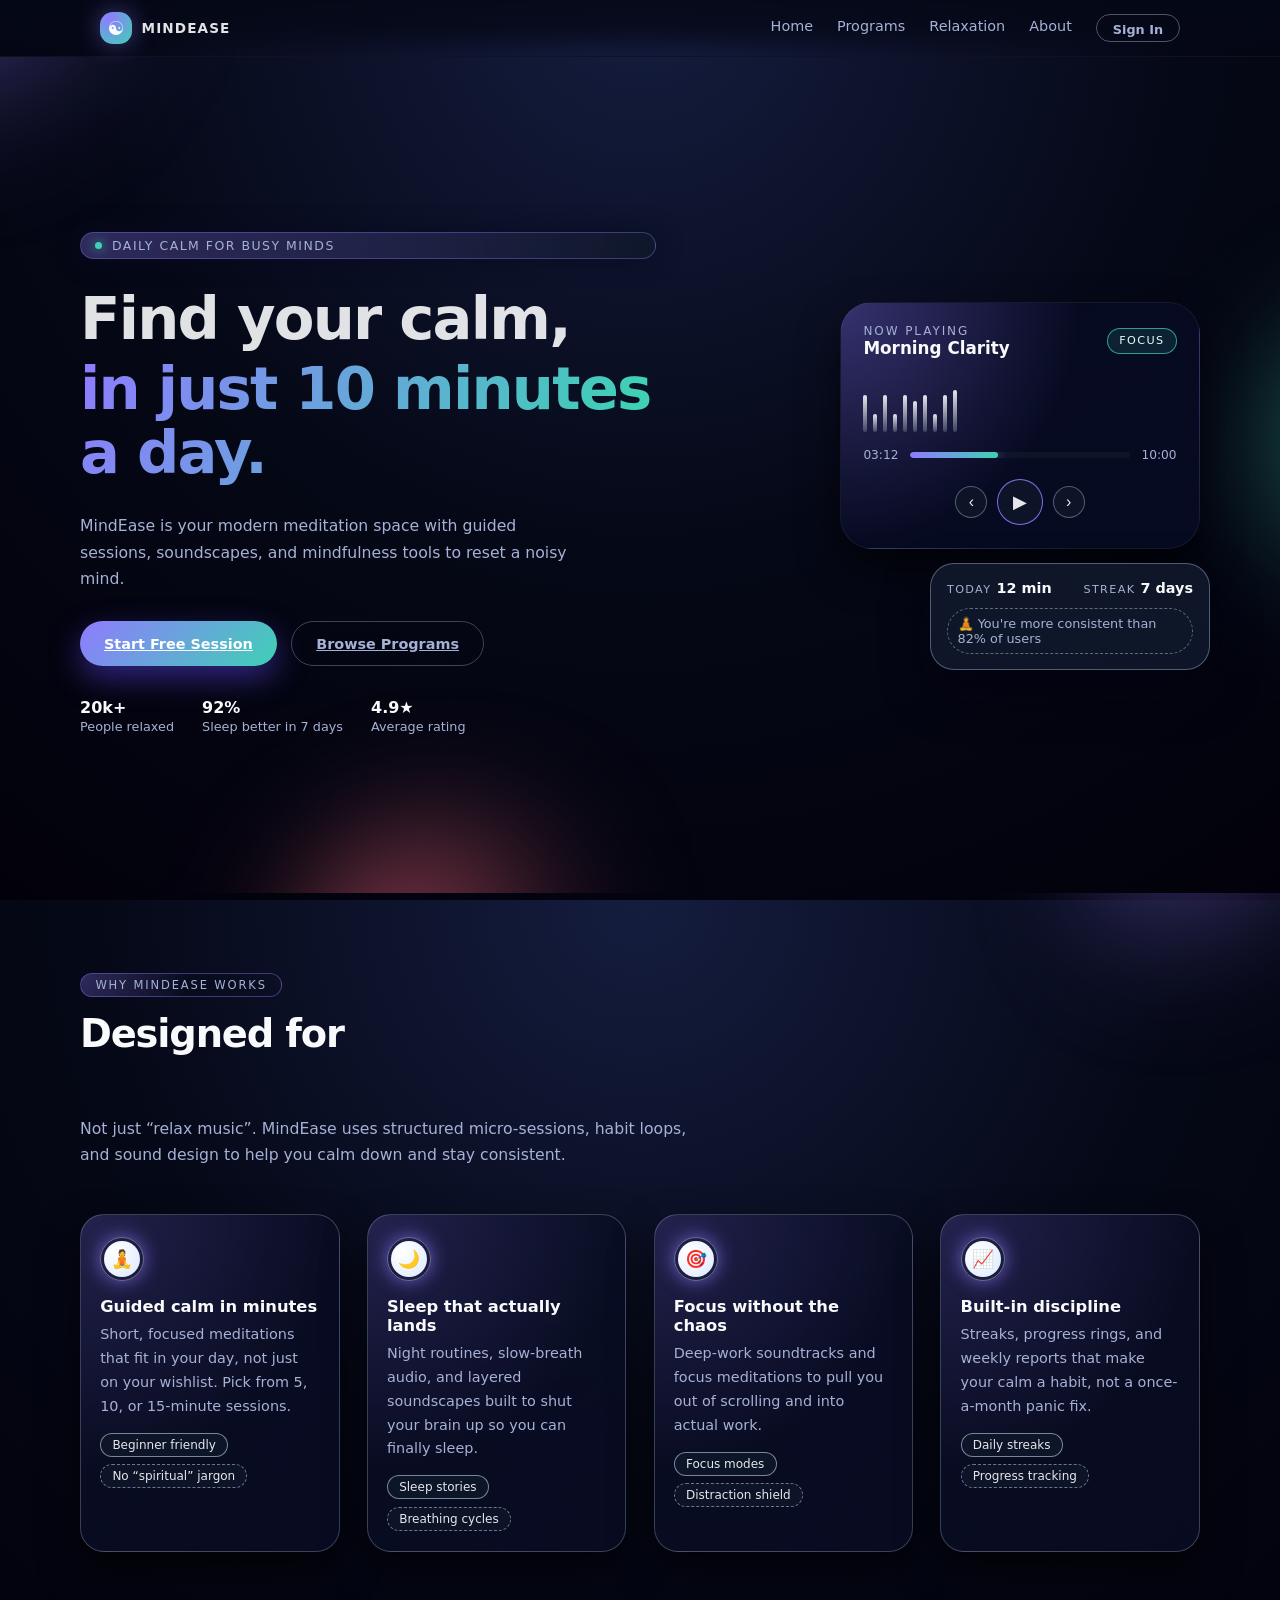
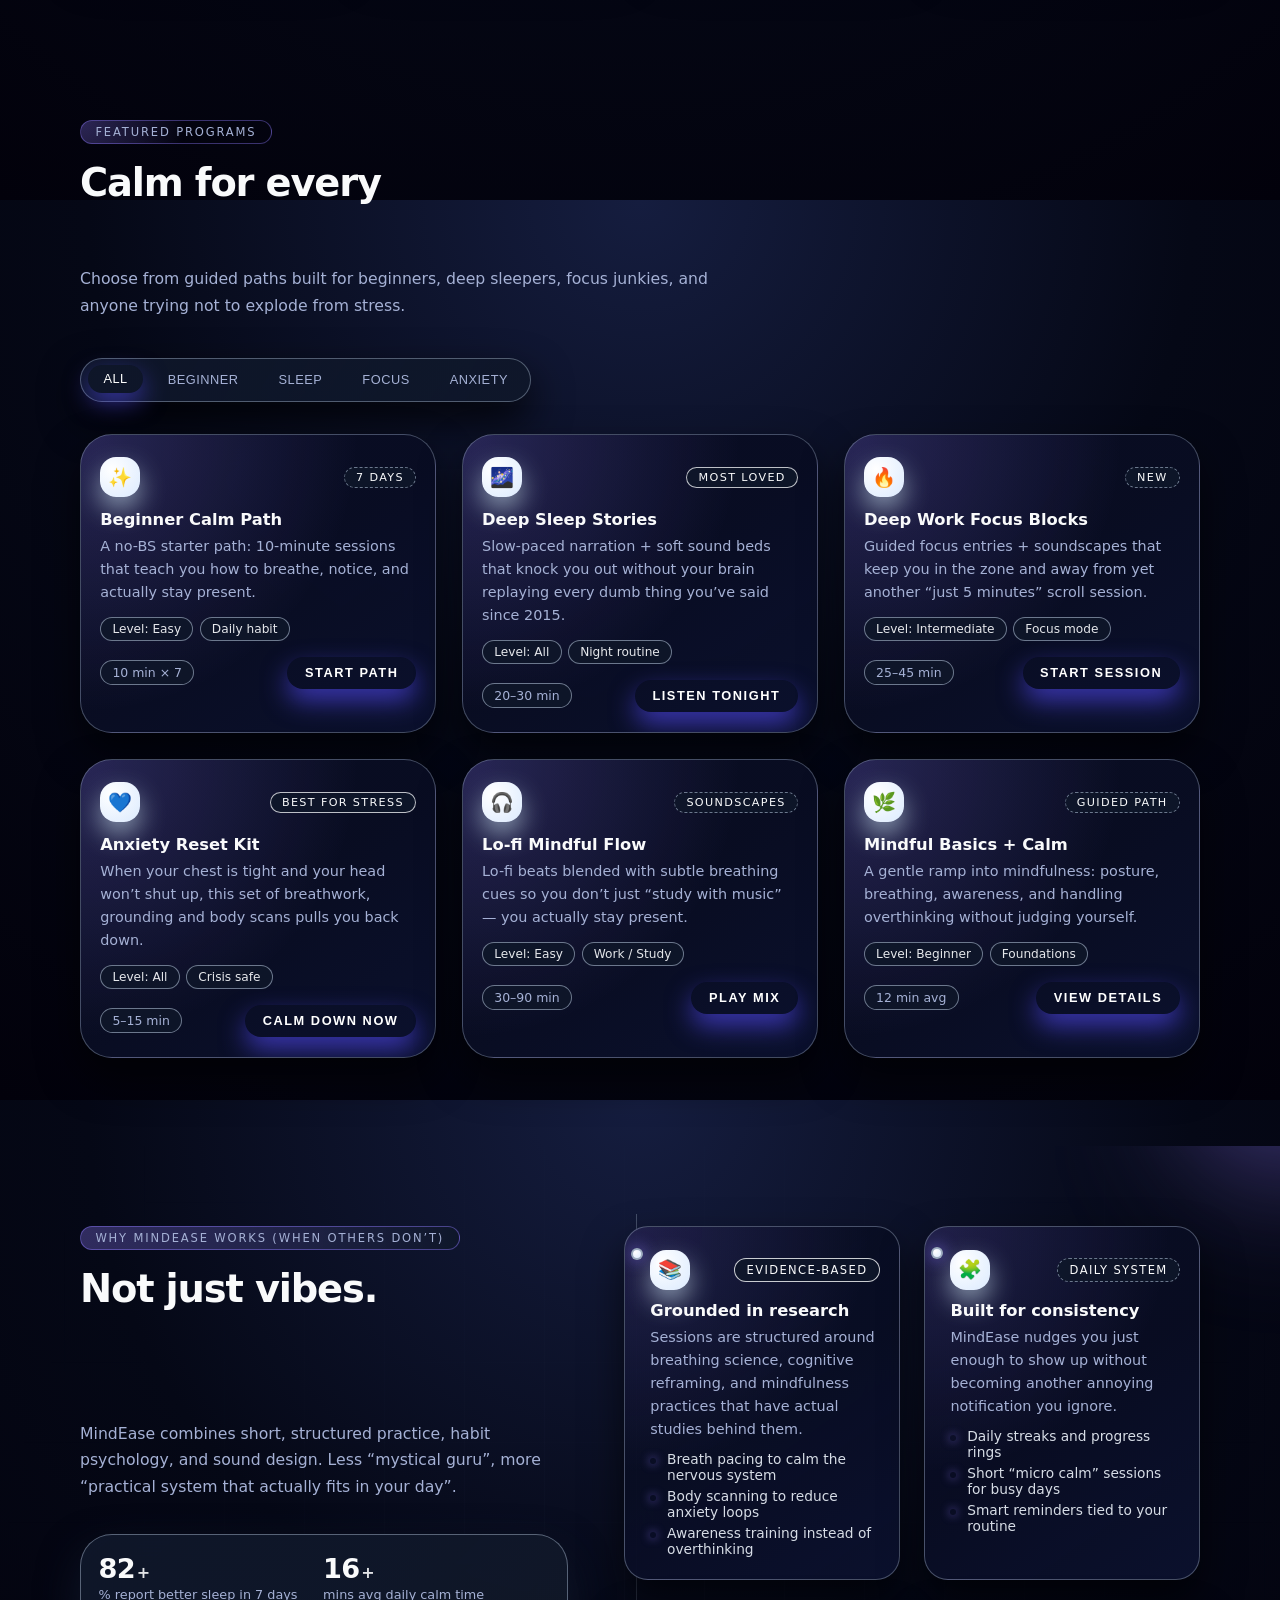
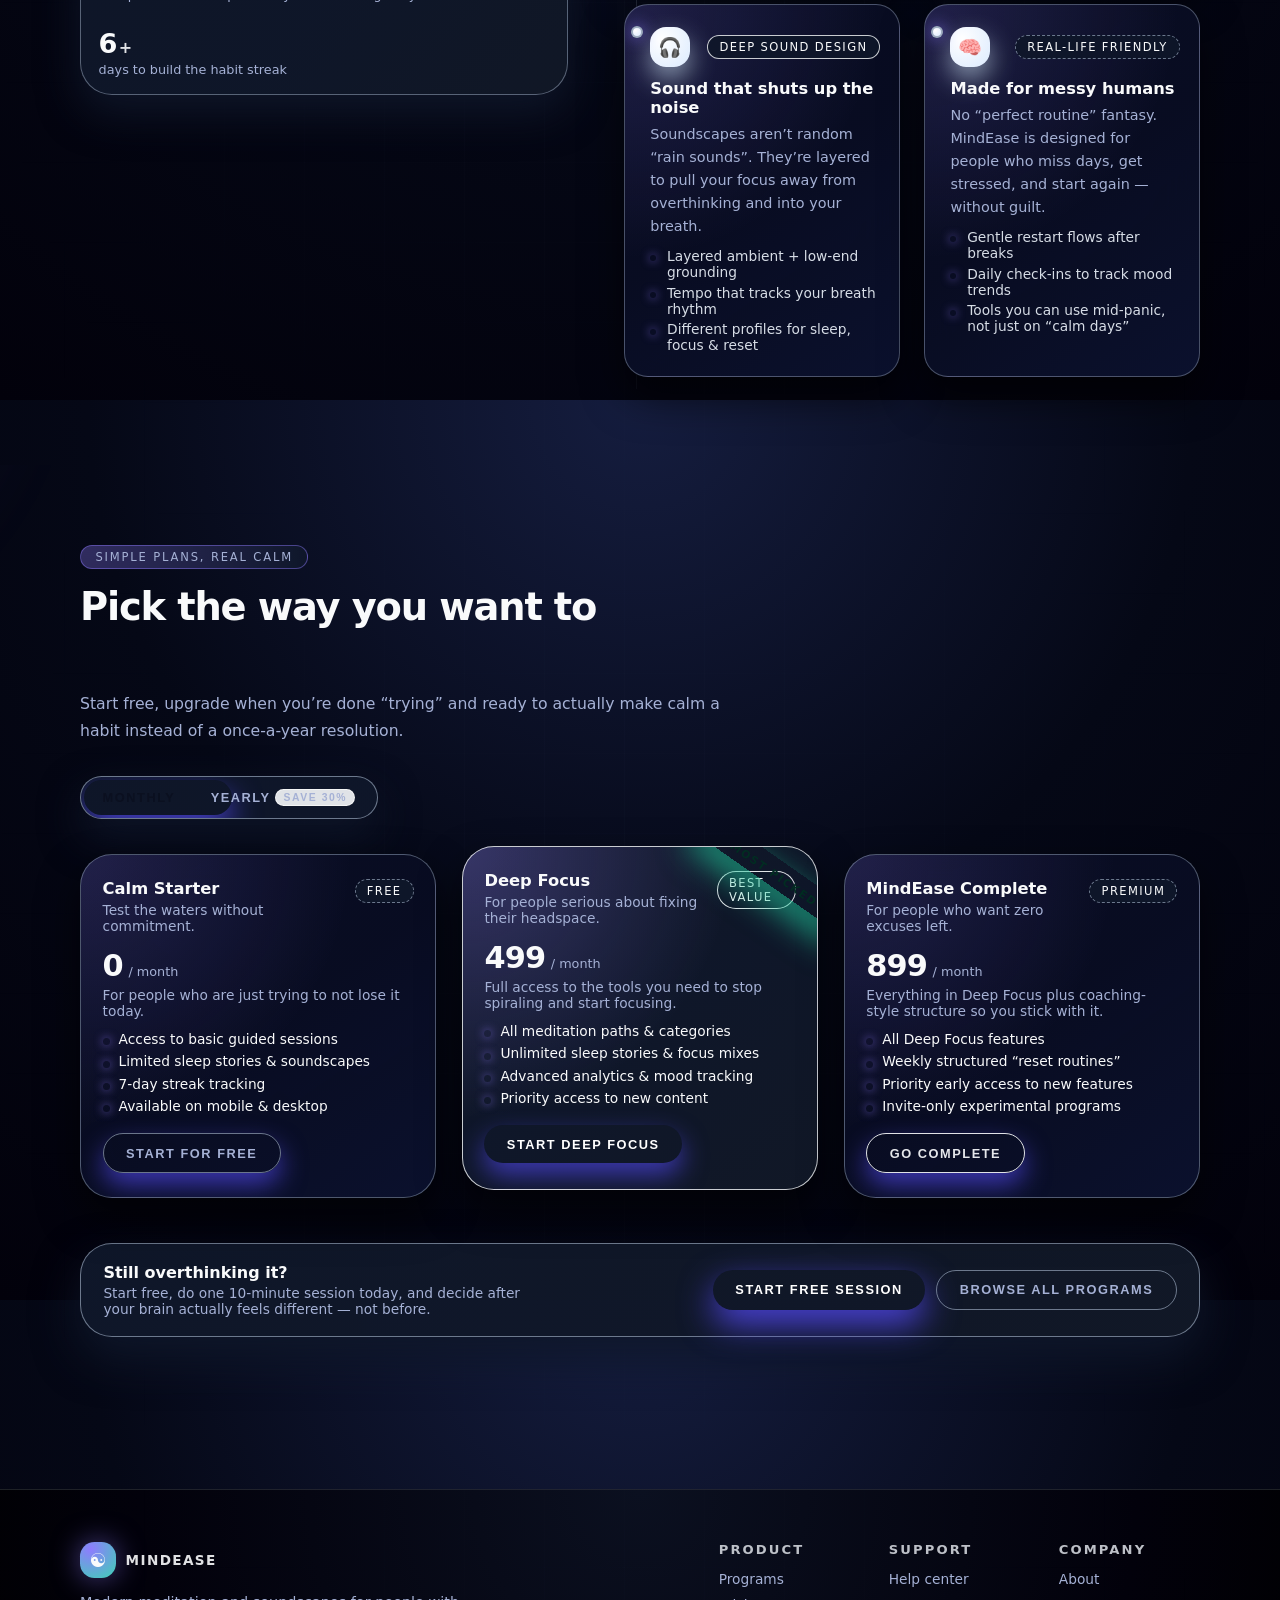
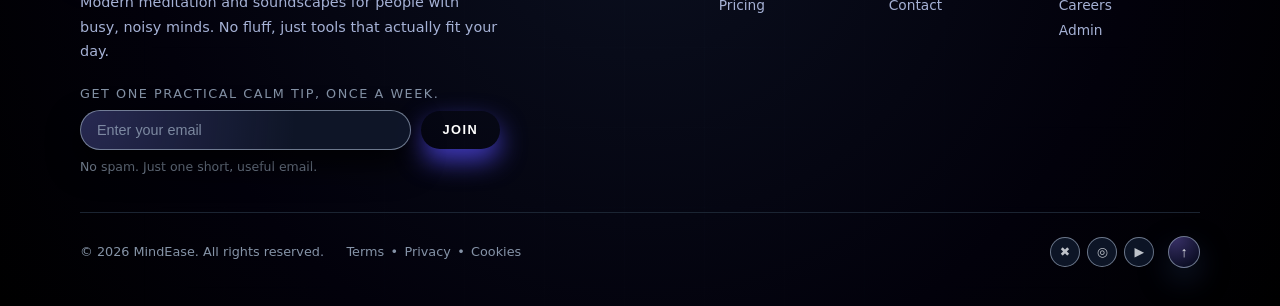
==== commit 0bfac898: "add corrections" ====
--- a/Frontend/index.html
+++ b/Frontend/index.html
@@ -22,9 +22,10 @@
             </button>
 
             <nav class="me-nav" id="mainNav">
-                <a href="#home">Home</a>
-                <a href="#programs">Programs</a>
-                <a href="#about">About</a>
+                <a href="/Frontend/index.html">Home</a>
+                <a href="/Frontend/html/programs.html">Programs</a>
+                <a href="/Frontend/html/relax.html">Relaxation</a>
+                <a href="/Frontend/html/about.html">About</a>
                 <a href="/Frontend/Auth/login.html" class="me-btn me-btn-small me-btn-outline">
                     Sign In
                 </a>
@@ -790,6 +791,7 @@
                             <ul>
                                 <li><a href="#about">About</a></li>
                                 <li><a href="#careers">Careers</a></li>
+                                <li><a href="#">Admin</a></li>
 
                             </ul>
                         </div>
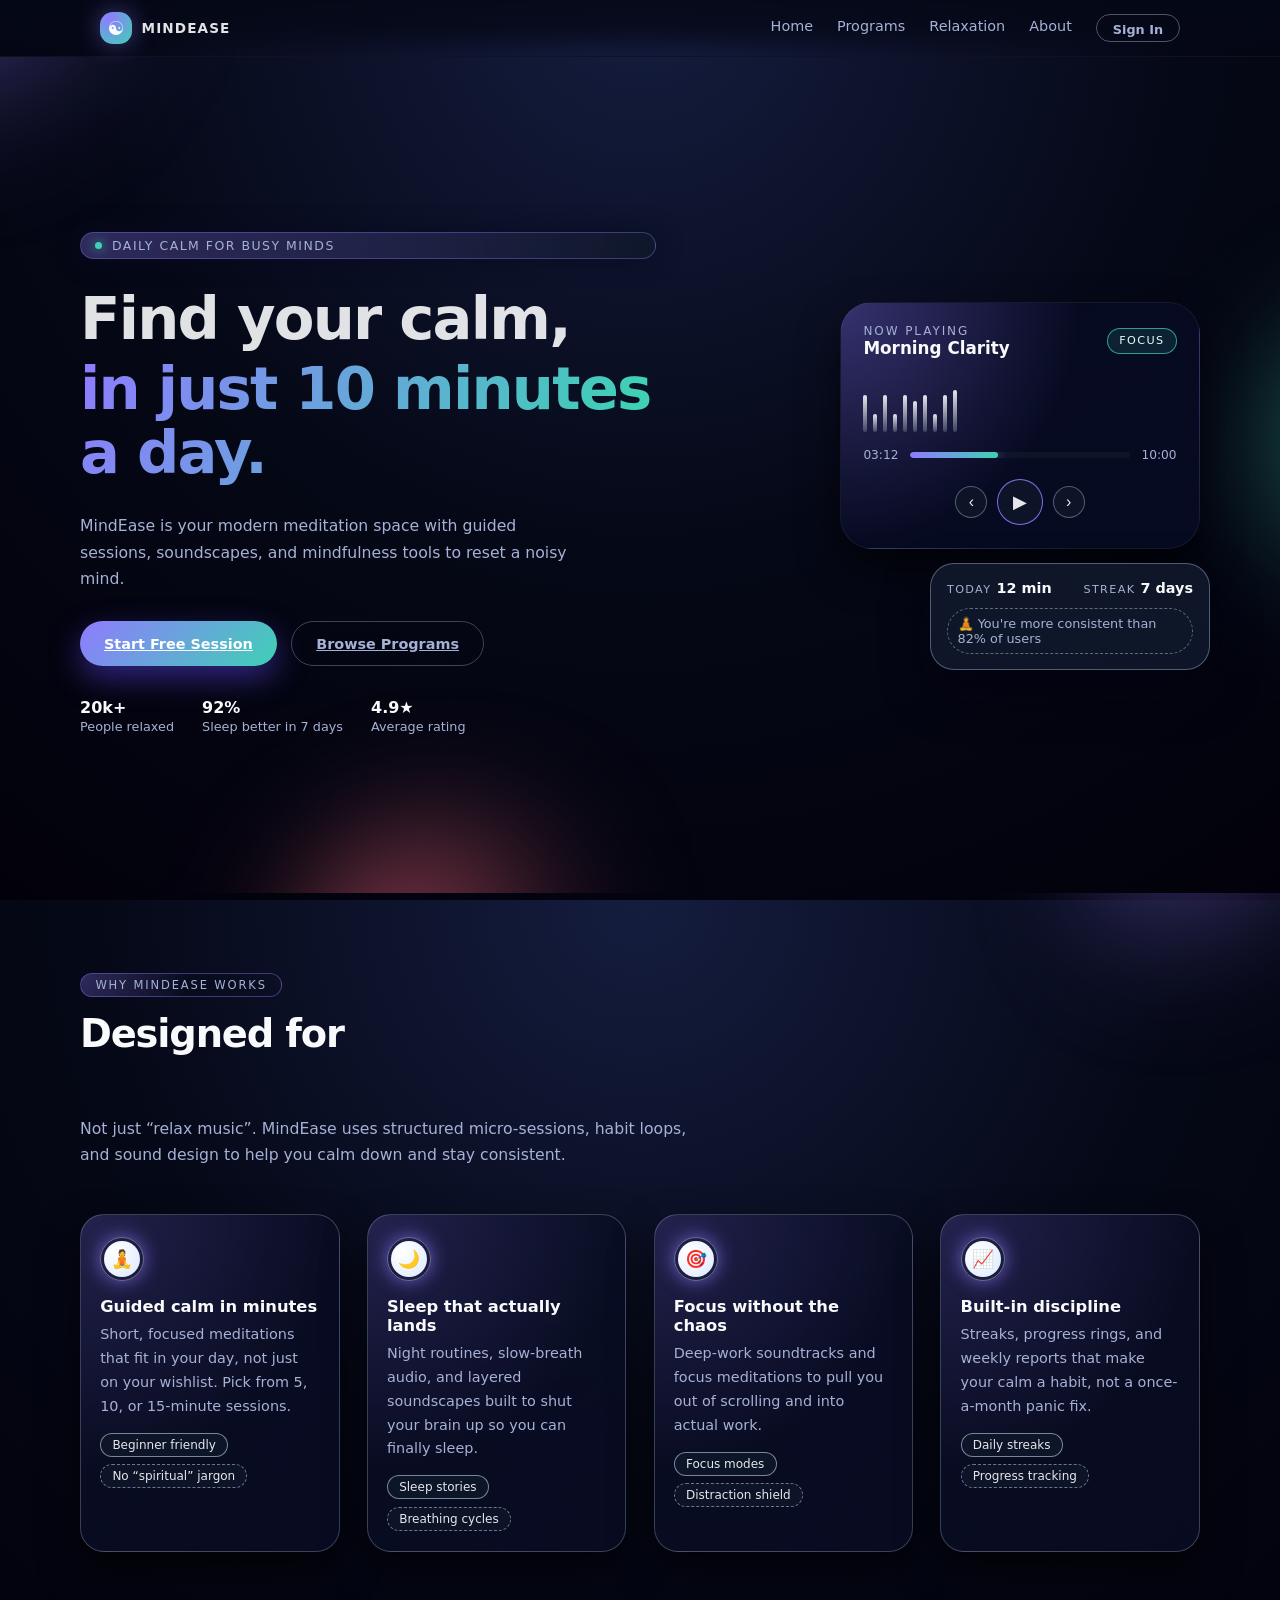
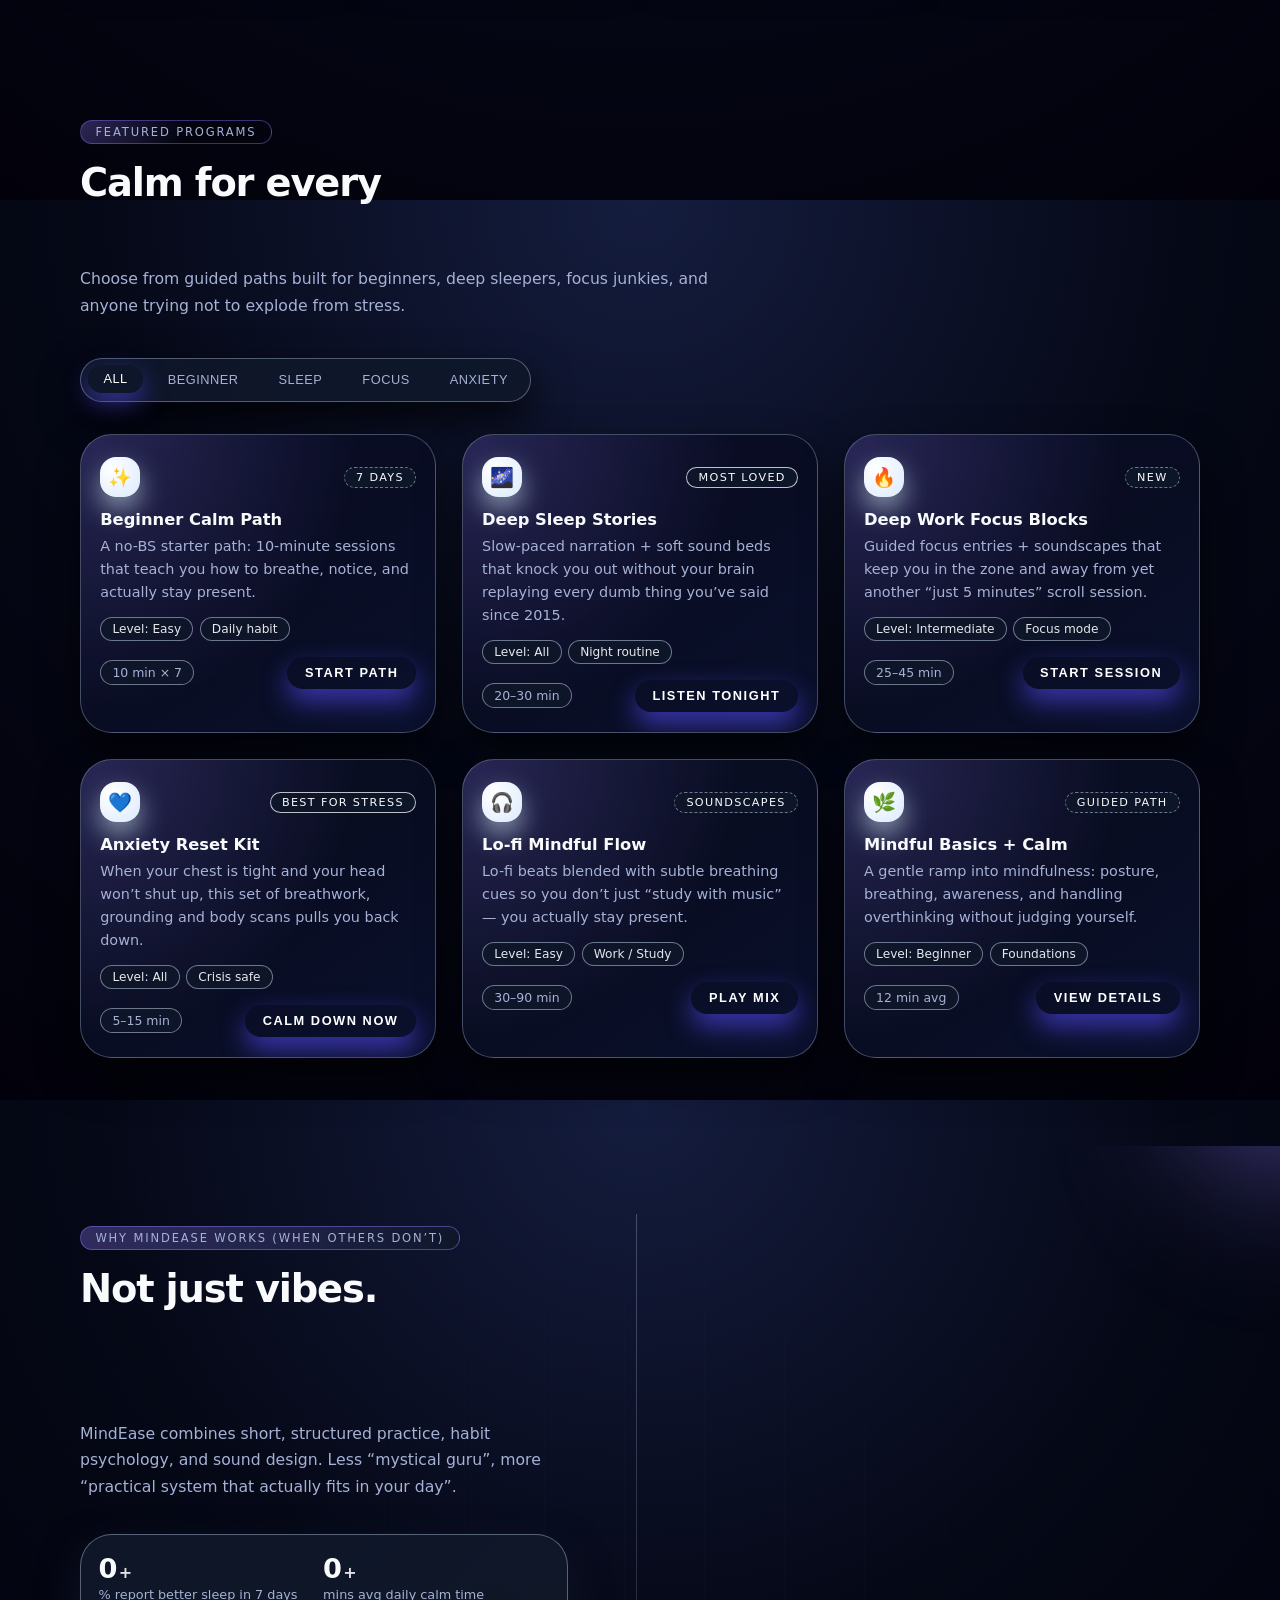
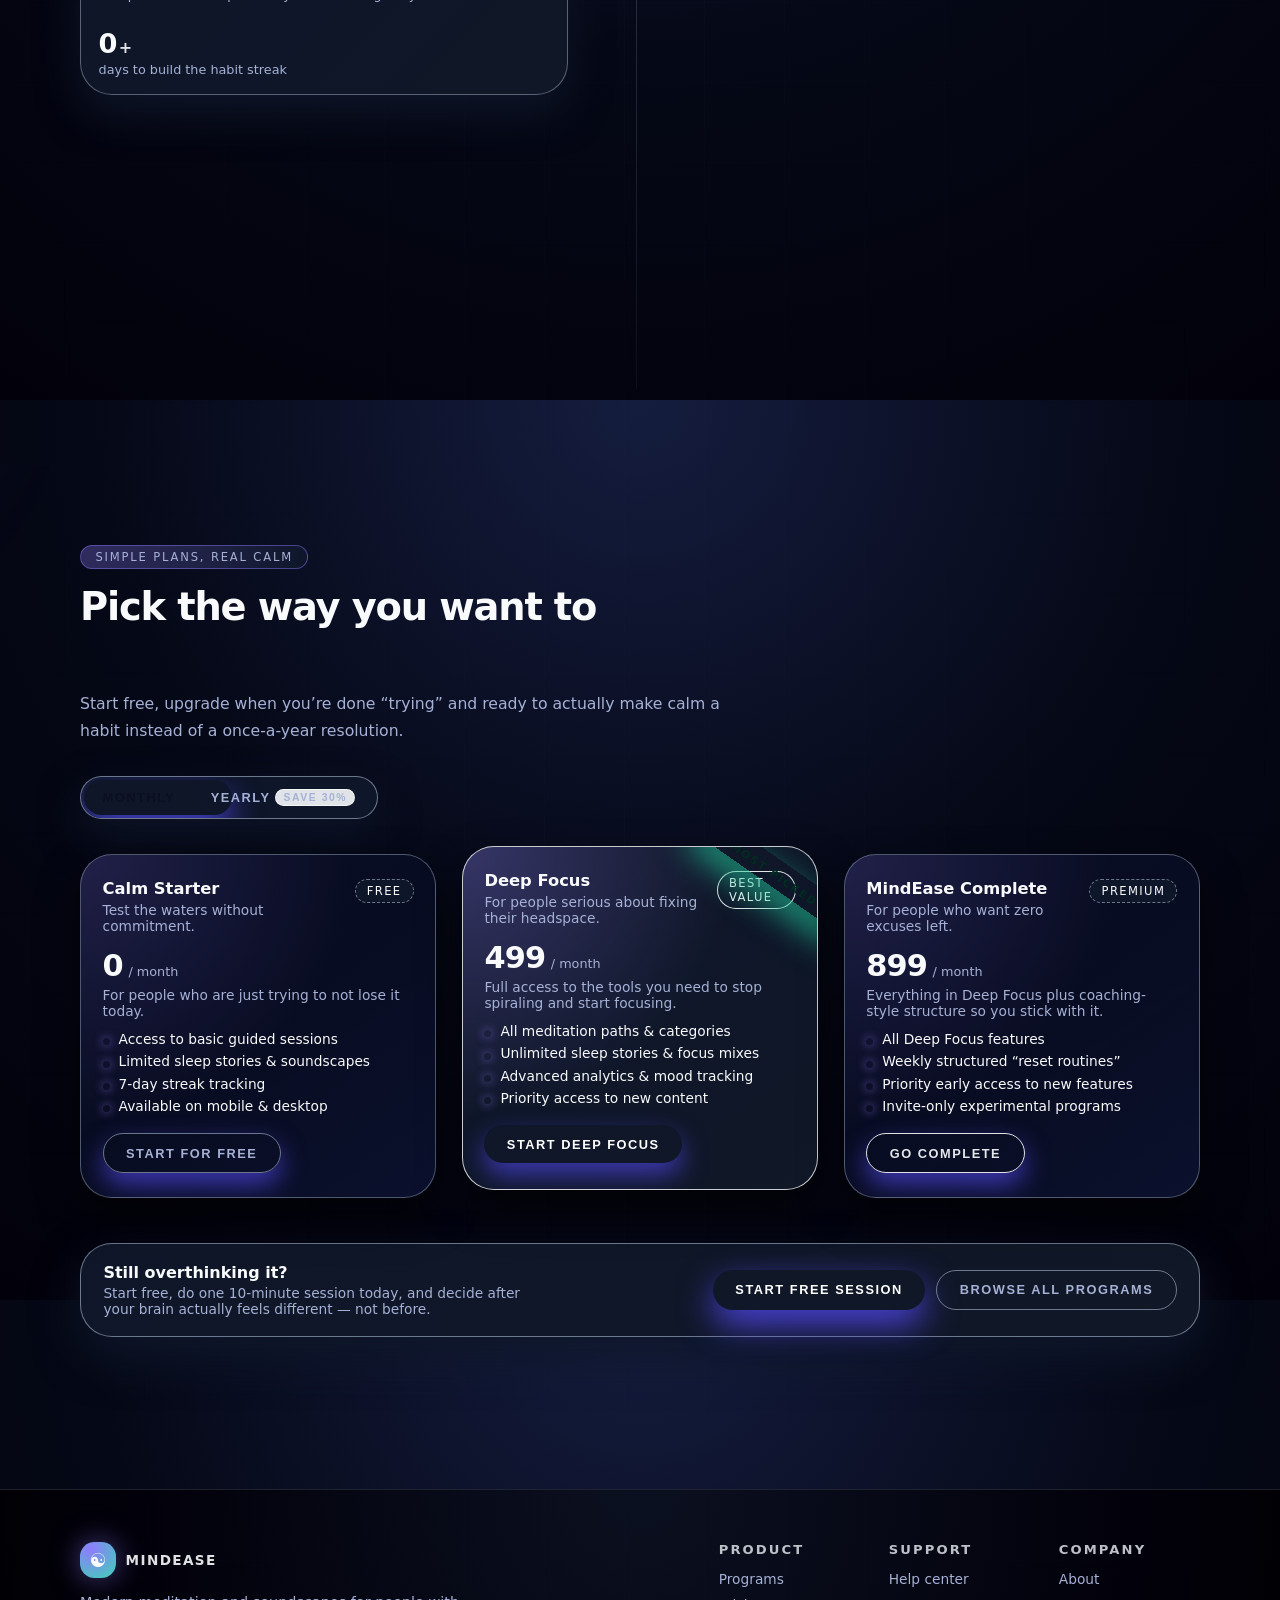
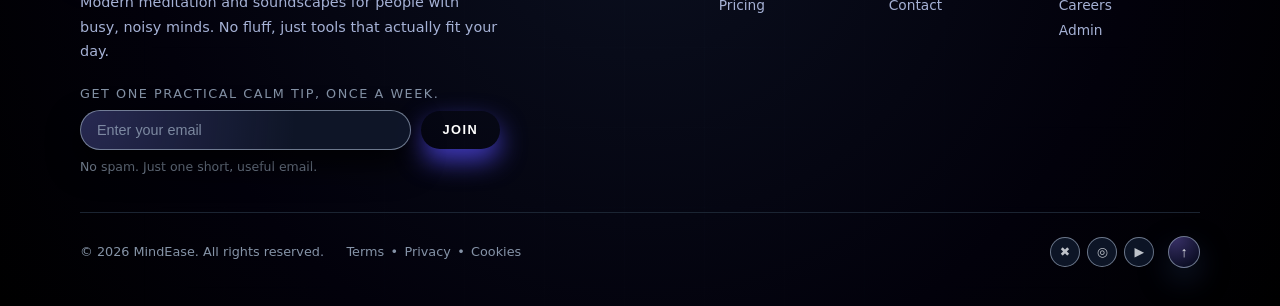
==== commit 207ba6ed: "updated" ====
--- a/Frontend/index.html
+++ b/Frontend/index.html
@@ -791,7 +791,7 @@
                             <ul>
                                 <li><a href="#about">About</a></li>
                                 <li><a href="#careers">Careers</a></li>
-                                <li><a href="#">Admin</a></li>
+                                <li><a href="/Admin/admin.html">Admin</a></li>
 
                             </ul>
                         </div>
